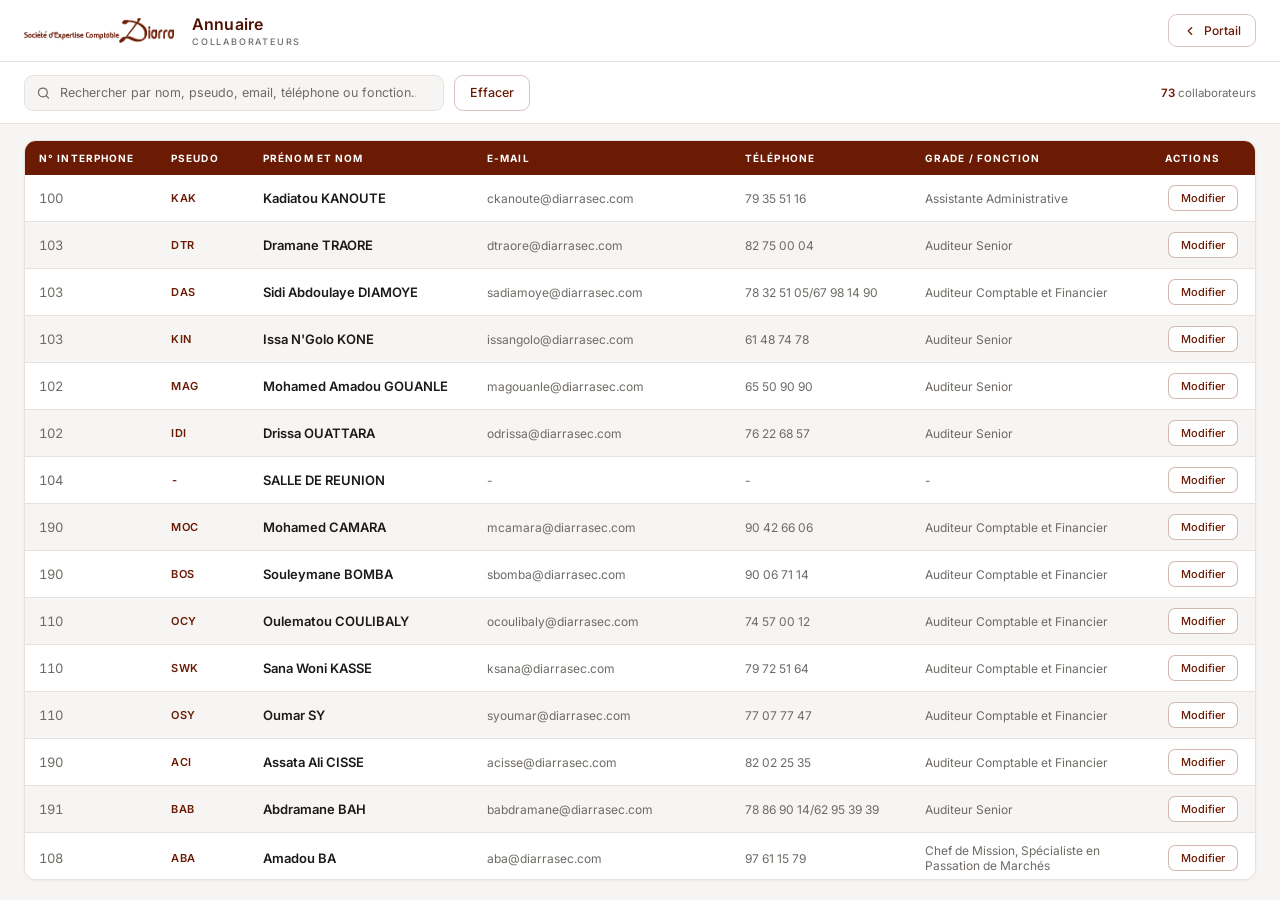
==== annuaire/index.html @ 1cbca5ac "Refonte du portail et de l'annuaire en charte blanc/marron Portail : interface reconstruite autour d" ====
<!DOCTYPE html>
<html lang="fr">
<head>
    <meta charset="utf-8">
    <meta name="viewport" content="width=device-width, initial-scale=1">
    <title>Annuaire SEC Diarra</title>
    <link rel="preconnect" href="https://fonts.googleapis.com">
    <link rel="preconnect" href="https://fonts.gstatic.com" crossorigin>
    <link href="https://fonts.googleapis.com/css2?family=Inter:wght@400;500;600;700&display=swap" rel="stylesheet">
    <link rel="stylesheet" type="text/css" href="styles.css">
</head>
<body>
    <header>
        <span class="brand-plate">
            <img src="../portail/icons/sec-wordmark.png" alt="SEC Diarra — Société d'Expertise Comptable">
        </span>
        <h1>Annuaire<small>Collaborateurs</small></h1>
        <a class="back" href="../index.php">
            <svg viewBox="0 0 24 24" aria-hidden="true"><path d="M15 6l-6 6 6 6"/></svg>
            Portail
        </a>
    </header>

    <div class="search-container">
        <div class="field">
            <svg viewBox="0 0 24 24" aria-hidden="true"><circle cx="11" cy="11" r="7"/><path d="m20 20-3.4-3.4"/></svg>
            <input type="search" id="searchInput" autocomplete="off"
                   placeholder="Rechercher par nom, pseudo, email, téléphone ou fonction…"
                   aria-label="Rechercher un collaborateur">
        </div>
        <button type="button" id="clearSearch">Effacer</button>
        <p class="count" id="count"></p>
    </div>

  <div class="table-container">
    <div class="table-horizontal-container">
      <table>
        <colgroup>
          <col class="w-interphone"><col class="w-pseudo"><col class="w-nom">
          <col class="w-email"><col class="w-tel"><col class="w-fonction"><col class="w-actions">
        </colgroup>
        <thead>
          <tr>
              <th>N° Interphone</th>
              <th>Pseudo</th>
              <th>Prénom et nom</th>
              <th>E-mail</th>
              <th>Téléphone</th>
              <th>Grade / Fonction</th>
              <th>Actions</th>
          </tr>
        </thead>
        <tbody id="tableBody">
          <!-- Les données sont générées par JavaScript -->
        </tbody>
      </table>
      <p class="empty" id="empty">Aucun collaborateur ne correspond à cette recherche.</p>
    </div>
  </div>

<!-- Fenêtre modale d'édition -->
<div id="editModal" class="modal" role="dialog" aria-modal="true" aria-labelledby="editTitle">
    <div class="modal-content">
        <h2 id="editTitle">Modifier les informations</h2>
        <form id="editForm">
            <div class="modal-body">
                <input type="hidden" id="editId">
                <div class="form-group">
                    <label for="editInterphone">N° Interphone</label>
                    <input type="text" id="editInterphone" required>
                </div>
                <div class="form-group">
                    <label for="editPseudo">Pseudo</label>
                    <input type="text" id="editPseudo" required>
                </div>
                <div class="form-group">
                    <label for="editNom">Prénom et nom</label>
                    <input type="text" id="editNom" required>
                </div>
                <div class="form-group">
                    <label for="editEmail">E-mail</label>
                    <input type="text" id="editEmail" required>
                </div>
                <div class="form-group">
                    <label for="editTelephone">Téléphone</label>
                    <input type="text" id="editTelephone" required>
                </div>
                <div class="form-group">
                    <label for="editFonction">Grade / Fonction</label>
                    <input type="text" id="editFonction" required>
                </div>
            </div>
            <div class="form-buttons">
                <button type="button" id="cancelEdit">Annuler</button>
                <button type="submit">Sauvegarder</button>
            </div>
        </form>
    </div>
</div>

<script>
    // Données des employés
    let employees = [
        { interphone: "100", pseudo: "KAK", nom: "Kadiatou KANOUTE", email: "ckanoute@diarrasec.com", telephone: "79 35 51 16", fonction: "Assistante Administrative" },
        { interphone: "103", pseudo: "DTR", nom: "Dramane TRAORE", email: "dtraore@diarrasec.com", telephone: "82 75 00 04", fonction: "Auditeur Senior" },
        { interphone: "103", pseudo: "DAS", nom: "Sidi Abdoulaye DIAMOYE", email: "sadiamoye@diarrasec.com", telephone: "78 32 51 05/67 98 14 90", fonction: "Auditeur Comptable et Financier" },
        { interphone: "103", pseudo: "KIN", nom: "Issa N'Golo KONE", email: "issangolo@diarrasec.com", telephone: "61 48 74 78", fonction: "Auditeur Senior" },
        { interphone: "102", pseudo: "MAG", nom: "Mohamed Amadou GOUANLE", email: "magouanle@diarrasec.com", telephone: "65 50 90 90", fonction: "Auditeur Senior" },
        { interphone: "102", pseudo: "IDI", nom: "Drissa OUATTARA", email: "odrissa@diarrasec.com", telephone: "76 22 68 57", fonction: "Auditeur Senior" },
        { interphone: "104", pseudo: "-", nom: "SALLE DE REUNION", email: "-", telephone: "-", fonction: "-" },
        { interphone: "190", pseudo: "MOC", nom: "Mohamed CAMARA", email: "mcamara@diarrasec.com", telephone: "90 42 66 06", fonction: "Auditeur Comptable et Financier" },
        { interphone: "190", pseudo: "BOS", nom: "Souleymane BOMBA", email: "sbomba@diarrasec.com", telephone: "90 06 71 14", fonction: "Auditeur Comptable et Financier" },
        { interphone: "110", pseudo: "OCY", nom: "Oulematou COULIBALY", email: "ocoulibaly@diarrasec.com", telephone: "74 57 00 12", fonction: "Auditeur Comptable et Financier" },
        { interphone: "110", pseudo: "SWK", nom: "Sana Woni KASSE", email: "ksana@diarrasec.com", telephone: "79 72 51 64", fonction: "Auditeur Comptable et Financier" },
        { interphone: "110", pseudo: "OSY", nom: "Oumar SY", email: "syoumar@diarrasec.com", telephone: "77 07 77 47", fonction: "Auditeur Comptable et Financier" },
        { interphone: "190", pseudo: "ACI", nom: "Assata Ali CISSE", email: "acisse@diarrasec.com", telephone: "82 02 25 35", fonction: "Auditeur Comptable et Financier" },
        { interphone: "191", pseudo: "BAB", nom: "Abdramane BAH", email: "babdramane@diarrasec.com", telephone: "78 86 90 14/62 95 39 39", fonction: "Auditeur Senior" },
        { interphone: "108", pseudo: "ABA", nom: "Amadou BA", email: "aba@diarrasec.com", telephone: "97 61 15 79", fonction: "Chef de Mission, Spécialiste en Passation de Marchés" },
        { interphone: "105", pseudo: "LAD", nom: "GNAKOURI Dadi Gohouri Landry-Crépin", email: "landrycrepin@diarrasec.com", telephone: "90 40 20 02/50 79 66 79", fonction: "Chef de Mission Senior" },
        { interphone: "105", pseudo: "HSO", nom: "Hamadoun SOW", email: "hamadounsow@diarrasec.com", telephone: "71 26 74 95", fonction: "Chef de Mission" },
        { interphone: "132", pseudo: "JEK", nom: "Jeannice KOTOKPO", email: "jgreyakoli@diarrasec.com", telephone: "61 85 67 62", fonction: "Chef de Mission" },
        { interphone: "182", pseudo: "FAK", nom: "Fatoumata KONFROU", email: "fkonfrou@diarrasec.com", telephone: "76 19 46 31", fonction: "Chef de Mission Senior" },
        { interphone: "201", pseudo: "COUZE", nom: "Mme DIARRA", email: "couze@diarrasec.com", telephone: "66 75 65 01", fonction: "Associée" },
        { interphone: "203", pseudo: "MAC", nom: "Mahamadou CISSE", email: "mahacisse@diarrasec.com", telephone: "79 96 44 28", fonction: "Assistant Comptable" },
        { interphone: "203", pseudo: "TIM", nom: "Tiemoko MARIKO", email: "tmariko@diarrasec.com", telephone: "71 25 76 20", fonction: "Assistant Comptable" },
        { interphone: "216", pseudo: "DJT", nom: "Djelika TRAORE", email: "tdjelika@diarrasec.com", telephone: "72 60 01 10", fonction: "Assistante Comptable" },
        { interphone: "216", pseudo: "DIM", nom: "Diakardia MARIKO", email: "dmariko@diarrasec.com", telephone: "77 39 88 66", fonction: "Assistant Comptable" },
        { interphone: "205", pseudo: "MBA", nom: "Mahamoudou BAGAYOGO", email: "mbagayogo@diarrasec.com", telephone: "77 82 21 29  -  66 75 89 83", fonction: "Chef Comptable" },
        { interphone: "210", pseudo: "LIF", nom: "LIF", email: "lif@diarrasec.com  -  ysalissou@sitaninfo.com", telephone: "74 46 63 17", fonction: "Directeur Technique Associé - SITAN" },
        { interphone: "213", pseudo: "OUS", nom: "Ousmane DIARRA", email: "ousmane@diarrasec.com  -  webmaster@diarrasec.com", telephone: "66 75 27 05", fonction: "Associé" },
        { interphone: "212", pseudo: "AYD", nom: "Aboubacar Yaya DOUMBERE", email: "adoumbere@sitaninfo.com", telephone: "74 93 15 62", fonction: "Technico commercial" },
        { interphone: "212", pseudo: "STA", nom: "Seydou TOLOBA", email: "stoloba@sitaninfo.com", telephone: "74 22 06 03", fonction: "Développeur" },
        { interphone: "212", pseudo: "TCD", nom: "Toumany dit Christophe DIARRA", email: "tchristophe@sitaninfo.com", telephone: "96 85 52 82", fonction: "Développeur" },
        { interphone: "211", pseudo: "MCA", nom: "Mahamadou CAMARA", email: "mcamara@sitaninfo.com", telephone: "71 96 66 11 / 66 53 50 08", fonction: "Responsable infogérance" },
        { interphone: "206", pseudo: "MSK", nom: "Mohamed SISSOKO", email: "msissoko@diarrasec.com", telephone: "92 51 50 01", fonction: "Auditeur Senior" },
        { interphone: "120", pseudo: "ALK", nom: "Almoustapha KONE", email: "alkone@diarrasec.com", telephone: "77 05 59 34", fonction: "Auditeur Comptable et Financier" },
        { interphone: "120", pseudo: "MAO", nom: "Ousmane MALLE", email: "omalle@diarrasec.com", telephone: "71 77 81 03", fonction: "Auditeur Comptable et Financier" },
        { interphone: "208", pseudo: "YEM", nom: "Yao Michel EGBEMBLE", email: "michelyao@diarrasec.com", telephone: "64 93 03 86", fonction: "Chef de Mission Senior, Directeur technique adjoint" },
        { interphone: "208", pseudo: "HCI", nom: "Hamadoun CISSE", email: "hcisse@diarrasec.com", telephone: "60 80 80 00", fonction: "Chef de Mission" },
        { interphone: "207", pseudo: "GAM", nom: "Jean Marc Aurel GBAGUIDI", email: "gaurel@diarrasec.com", telephone: "71 70 46 21", fonction: "Chef de Mission Senior" },
        { interphone: "207", pseudo: "CAS", nom: "Cheick Hamala SYLLA", email: "hamala.sylla@diarrasec.com", telephone: "66 82 04 78 / 75 66 18 04", fonction: "Chef de Mission" },
        { interphone: "204", pseudo: "-", nom: "SALLE DES ASSISTANTS AUDIT", email: "-", telephone: "-", fonction: "-" },
        { interphone: "217", pseudo: "TAM", nom: "Mahomed TAKPARA", email: "mtakpara@diarrasec.com", telephone: "91 73 34 14", fonction: "Chef de Mission" },
        { interphone: "202", pseudo: "DAD", nom: "Amadou DIAKITE", email: "adiakite@diarrasec.com", telephone: "66 05 09 06", fonction: "Chef de Mission" },
        { interphone: "304", pseudo: "YAS", nom: "Yacouba SIDIBE", email: "yacoubasidibe@diarrasec.com", telephone: "75 01 24 82 / 63 45 81 84", fonction: "Chargé de Developpement" },
        { interphone: "307", pseudo: "DOS", nom: "Samba DOUMBIA", email: "doumbia@diarrasec.com", telephone: "78 53 36 12 / 66 81 82 33", fonction: "Assistant Administratif" },
        { interphone: "112", pseudo: "-", nom: "SALLE DE REUNION ( SAM )", email: "-", telephone: "-", fonction: "-" },
        { interphone: "301", pseudo: "SAM", nom: "Sékou DIARRA", email: "sam@diarrasec.com", telephone: "66 75 09 53 / +336 17 27 15 82", fonction: "Associé - Gérant" },
        { interphone: "302", pseudo: "HAD", nom: "Harouna DRAME", email: "drame@diarrasec.com", telephone: "76 40 92 68 / 66 74 47 22", fonction: "Associé - Directeur Général" },
        { interphone: "305", pseudo: "SAH", nom: "Hawa Sangaré", email: "hawasang@diarrasec.com", telephone: "75 19 88 44", fonction: "Responsable des Services Généraux" },
        { interphone: "306", pseudo: "STD", nom: "Souleymane Tiécoura Daou", email: "dsouleymane@diarrasec.com", telephone: "74 16 01 06", fonction: "Chargé de Développement" },
        { interphone: "315", pseudo: "SKB", nom: "Sékou Kaou Ba", email: "skba@diarrasec.com", telephone: "66 03 44 07 / 50 07 33 22", fonction: "Assistant Administratif" },
        { interphone: "316", pseudo: "DRT", nom: "Idrissa Traoré", email: "drissatraore@diarrasec.com", telephone: "65 89 97 34 / 76 16 96 71", fonction: "Chargé de Développement" },
        { interphone: "313", pseudo: "DEM", nom: "Modibo Dembélé", email: "mdembele@diarrasec.com", telephone: "68 25 55 35", fonction: "Secrétaire Général" },
        { interphone: "310", pseudo: "MBA", nom: "Mahamoudou Bagayogo", email: "mbagayogo@diarrasec.com", telephone: "77 82 21 29 / 66 75 89 83", fonction: "Responsable Comptable et Financier" },
        { interphone: "310", pseudo: "MCO", nom: "Maïmouna Néné Coulibaly", email: "mcoulibaly@diarrasec.com", telephone: "76 46 23 02", fonction: "Assistante Comptable" },
        { interphone: "310", pseudo: "DIM", nom: "Diakardia Mariko", email: "dmariko@diarrasec.com", telephone: "77 39 88 66", fonction: "Assistant Comptable" },
        { interphone: "303", pseudo: "SLY", nom: "Silamakan Dianka", email: "sila@diarrasec.com", telephone: "66 94 20 14", fonction: "Directeur Technique - Associé" },
        { interphone: "401", pseudo: "-", nom: "Archives", email: "-", telephone: "-", fonction: "-" },
        { interphone: "402", pseudo: "-", nom: "Secrétariat MOM", email: "-", telephone: "-", fonction: "-" },
        { interphone: "404", pseudo: "MOM", nom: "Moussa MARA", email: "mara@diarrasec.com", telephone: "66 75 51 77", fonction: "Associé" },
        { interphone: "410", pseudo: "-", nom: "Ancienne salle des assistants", email: "-", telephone: "-", fonction: "-" },
        { interphone: "411 / 412", pseudo: "SCI", nom: "Sanounou CISSE", email: "scisse@sitaninfo", telephone: "76 47 68 67", fonction: "Maintenance Informatique - SITAN" },
        { interphone: "Direction", pseudo: "-", nom: "-", email: "-", telephone: "-", fonction: "directionbko@diarrasec.com" },
        { interphone: "Equipe Technique", pseudo: "-", nom: "-", email: "-", telephone: "-", fonction: "auditbko@diarrasec.com" },
        { interphone: "Equipe Administration", pseudo: "-", nom: "-", email: "-", telephone: "-", fonction: "admin@diarrasec.com" },
        { interphone: "Finances", pseudo: "-", nom: "-", email: "-", telephone: "-", fonction: "financesbko@diarrasec.com" },
        { interphone: "Sitan Info", pseudo: "-", nom: "-", email: "-", telephone: "-", fonction: "groupesitan@sitaninfo.com" },
        { interphone: "Tout le personnel", pseudo: "-", nom: "-", email: "-", telephone: "-", fonction: "infobko@diarrasec.com" },
        { interphone: "PERSONNEL D'APPUI", pseudo: "-", nom: "Yoro FANE", email: "Chauffeur", telephone: "66 00 44 99", fonction: "-" },
        { interphone: "-", pseudo: "-", nom: "THOMAS", email: "Gardien", telephone: "72 79 74 87", fonction: "-" },
        { interphone: "-", pseudo: "-", nom: "BENGHALY CISSE DIT HADJI", email: "Coursier", telephone: "94 23 31 45", fonction: "-" },
        { interphone: "-", pseudo: "-", nom: "Amadou KEITA DIT BOUBA", email: "Coursier", telephone: "60 54 54 04", fonction: "-" },
        { interphone: "-", pseudo: "-", nom: "Jean BERNARD SIDIBE", email: "Chauffeur", telephone: "76 03 19 59", fonction: "-" },
        { interphone: "-", pseudo: "-", nom: "Souleymane THIERO", email: "Chauffeur", telephone: "77 80 65 32", fonction: "-" },
        { interphone: "-", pseudo: "-", nom: "ELISEE", email: "Gardien", telephone: "77 85 54 15", fonction: "-" }
    ].map((e, i) => Object.assign({ id: i + 1 }, e));

    const COLUMNS = [
        { key: 'interphone', label: 'N° Interphone', cls: 'col-interphone' },
        { key: 'pseudo',     label: 'Pseudo',        cls: 'col-pseudo' },
        { key: 'nom',        label: 'Prénom et nom', cls: 'col-nom' },
        { key: 'email',      label: 'E-mail',        cls: 'col-email' },
        { key: 'telephone',  label: 'Téléphone',     cls: 'col-tel' },
        { key: 'fonction',   label: 'Grade / Fonction', cls: 'col-fonction' }
    ];

    const tbody = document.getElementById('tableBody');
    const empty = document.getElementById('empty');
    const countEl = document.getElementById('count');

    // Afficher les données dans le tableau
    function renderTable(data) {
        tbody.textContent = '';

        data.forEach(employee => {
            const row = document.createElement('tr');

            COLUMNS.forEach(col => {
                const td = document.createElement('td');
                td.className = col.cls;
                td.dataset.label = col.label;
                td.textContent = employee[col.key];
                row.appendChild(td);
            });

            const actions = document.createElement('td');
            actions.className = 'col-actions';
            const btn = document.createElement('button');
            btn.type = 'button';
            btn.className = 'edit-btn';
            // the row id, not its position: the list may be filtered
            btn.dataset.id = employee.id;
            btn.textContent = 'Modifier';
            actions.appendChild(btn);
            row.appendChild(actions);

            tbody.appendChild(row);
        });

        empty.classList.toggle('is-visible', data.length === 0);
        countEl.innerHTML = data.length === employees.length
            ? '<b>' + employees.length + '</b> collaborateurs'
            : '<b>' + data.length + '</b> sur ' + employees.length;
    }

    // Recherche
    const searchInput = document.getElementById('searchInput');
    const clearSearch = document.getElementById('clearSearch');

    function norm(s) {
        return String(s).toLowerCase().normalize('NFD').replace(/[̀-ͯ]/g, '');
    }

    function filterTable() {
        const term = norm(searchInput.value.trim());
        if (!term) { renderTable(employees); return; }
        renderTable(employees.filter(emp =>
            COLUMNS.some(col => norm(emp[col.key]).includes(term))
        ));
    }

    searchInput.addEventListener('input', filterTable);

    clearSearch.addEventListener('click', function () {
        searchInput.value = '';
        searchInput.focus();
        filterTable();
    });

    // Modal d'édition
    const modal = document.getElementById('editModal');
    const editForm = document.getElementById('editForm');
    const cancelEdit = document.getElementById('cancelEdit');
    let lastFocused = null;

    tbody.addEventListener('click', function (e) {
        const btn = e.target.closest('.edit-btn');
        if (btn) openEditModal(Number(btn.dataset.id));
    });

    function openEditModal(id) {
        const employee = employees.find(emp => emp.id === id);
        if (!employee) return;

        lastFocused = document.activeElement;
        document.getElementById('editId').value = employee.id;
        document.getElementById('editInterphone').value = employee.interphone;
        document.getElementById('editPseudo').value = employee.pseudo;
        document.getElementById('editNom').value = employee.nom;
        document.getElementById('editEmail').value = employee.email;
        document.getElementById('editTelephone').value = employee.telephone;
        document.getElementById('editFonction').value = employee.fonction;
        modal.classList.add('is-open');
        document.getElementById('editInterphone').focus();
    }

    function closeModal() {
        modal.classList.remove('is-open');
        if (lastFocused) lastFocused.focus();
    }

    cancelEdit.addEventListener('click', closeModal);

    editForm.addEventListener('submit', function (e) {
        e.preventDefault();
        const id = Number(document.getElementById('editId').value);
        const employee = employees.find(emp => emp.id === id);
        if (!employee) return;

        employee.interphone = document.getElementById('editInterphone').value;
        employee.pseudo     = document.getElementById('editPseudo').value;
        employee.nom        = document.getElementById('editNom').value;
        employee.email      = document.getElementById('editEmail').value;
        employee.telephone  = document.getElementById('editTelephone').value;
        employee.fonction   = document.getElementById('editFonction').value;

        closeModal();
        filterTable();
    });

    // Fermer la modale en cliquant en dehors, ou avec Échap
    modal.addEventListener('click', function (e) {
        if (e.target === modal) closeModal();
    });

    document.addEventListener('keydown', function (e) {
        if (e.key === 'Escape' && modal.classList.contains('is-open')) closeModal();
    });

    // Initialisation
    renderTable(employees);
</script>

</body>
</html>
---- annuaire/styles.css ----
:root{
  --maroon:#6B1B04;            /* the "Diarra" script in the logo */
  --maroon-deep:#4E1403;
  --maroon-soft:#8F3A1C;
  --maroon-tint:rgba(107,27,4,.06);
  --ink:#1C1A18;
  --muted:#6E6A66;
  --line:#E7E2DD;
  --surface:#FFFFFF;
  --surface-2:#F7F5F3;
}
*{box-sizing:border-box}

html,body{height:100%}
body{
  margin:0;
  display:flex;flex-direction:column;
  font-family:'Inter',-apple-system,BlinkMacSystemFont,'Segoe UI',Roboto,Arial,sans-serif;
  font-size:13px;
  color:var(--ink);
  background:var(--surface-2);
  -webkit-font-smoothing:antialiased;
}

/* ---------- header ---------- */
header{
  flex:0 0 auto;
  display:flex;align-items:center;gap:18px;
  padding:14px 24px;
  background:var(--surface);
  border-bottom:1px solid var(--line);
}
.brand-plate{flex:0 0 auto}
.brand-plate img{display:block;width:150px;height:auto}
header h1{
  margin:0;
  font-size:16px;font-weight:600;letter-spacing:.01em;
  color:var(--maroon-deep);
}
header h1 small{
  display:block;margin-top:2px;
  font-size:9px;font-weight:500;letter-spacing:.2em;text-transform:uppercase;
  color:var(--muted);
}
.back{
  margin-left:auto;
  display:inline-flex;align-items:center;gap:7px;
  padding:8px 14px;border-radius:9px;
  font-size:12px;font-weight:500;text-decoration:none;color:var(--maroon);
  border:1px solid rgba(107,27,4,.25);
  transition:color .18s ease, border-color .18s ease, background .18s ease;
}
.back:hover{background:var(--maroon);color:#fff;border-color:var(--maroon)}
.back svg{width:14px;height:14px;fill:none;stroke:currentColor;stroke-width:2;stroke-linecap:round;stroke-linejoin:round}

/* ---------- toolbar ---------- */
.search-container{
  flex:0 0 auto;
  display:flex;align-items:center;gap:10px;
  padding:12px 24px;
  background:var(--surface);
  border-bottom:1px solid var(--line);
}
.field{position:relative;flex:1;max-width:420px}
.field svg{
  position:absolute;left:12px;top:50%;translate:0 -50%;
  width:15px;height:15px;color:var(--muted);
  fill:none;stroke:currentColor;stroke-width:2;stroke-linecap:round;
}
.search-container input{
  width:100%;height:36px;
  padding:0 14px 0 35px;
  font:inherit;font-size:12.5px;color:var(--ink);
  background:var(--surface-2);
  border:1px solid var(--line);
  border-radius:9px;
  transition:border-color .18s ease, background .18s ease, box-shadow .18s ease;
}
.search-container input::placeholder{color:var(--muted)}
.search-container input:focus{
  outline:none;background:#fff;
  border-color:var(--maroon);
  box-shadow:0 0 0 3px rgba(107,27,4,.1);
}
.search-container button{
  height:36px;padding:0 15px;
  font:inherit;font-size:12.5px;font-weight:500;color:var(--maroon);
  background:transparent;
  border:1px solid rgba(107,27,4,.25);
  border-radius:9px;cursor:pointer;
  transition:color .18s ease, border-color .18s ease, background .18s ease;
}
.search-container button:hover{background:var(--maroon);color:#fff;border-color:var(--maroon)}
.count{margin-left:auto;font-size:11.5px;color:var(--muted);white-space:nowrap}
.count b{color:var(--maroon);font-weight:600}

/* ---------- table ---------- */
.table-container{
  flex:1;min-height:0;
  display:flex;flex-direction:column;
  padding:16px 24px 20px;
}
.table-horizontal-container{
  flex:1;min-height:0;
  overflow:auto;                      /* sticky <thead> needs this scroller */
  border:1px solid var(--line);
  border-radius:12px;
  background:var(--surface);
  box-shadow:0 1px 3px rgba(28,26,24,.05);
  scrollbar-width:thin;scrollbar-color:rgba(107,27,4,.25) transparent;
}
.table-horizontal-container::-webkit-scrollbar{width:9px;height:9px}
.table-horizontal-container::-webkit-scrollbar-thumb{background:rgba(107,27,4,.22);border-radius:5px}

table{
  border-collapse:separate;border-spacing:0;
  width:100%;min-width:1120px;        /* below this the wrapper scrolls sideways */
}
thead th{
  position:sticky;top:0;z-index:2;
  padding:11px 14px;
  font-size:10px;font-weight:700;letter-spacing:.11em;text-transform:uppercase;
  color:#fff;
  text-align:left;
  background:var(--maroon);
  white-space:nowrap;
}
tbody td{
  padding:10px 14px;
  border-bottom:1px solid var(--line);
  vertical-align:middle;
  color:var(--ink);
}
tbody tr:nth-child(even) td{background:var(--surface-2)}
tbody tr:hover td{background:var(--maroon-tint)}
tbody tr:last-child td{border-bottom:0}

td.col-nom{font-weight:600}
td.col-pseudo{
  font-size:11px;font-weight:600;letter-spacing:.06em;color:var(--maroon);
  font-variant-numeric:tabular-nums;
}
td.col-interphone{font-variant-numeric:tabular-nums;color:var(--muted)}
td.col-email,td.col-tel{color:var(--muted);font-size:12px}
td.col-fonction{color:var(--muted);font-size:12px}
td.col-actions{text-align:center}

col.w-interphone{width:132px}
col.w-pseudo{width:92px}
col.w-nom{width:224px}
col.w-email{width:258px}
col.w-tel{width:180px}
col.w-fonction{width:auto}
col.w-actions{width:104px}

.edit-btn{
  padding:5px 12px;
  font:inherit;font-size:11px;font-weight:500;
  color:var(--maroon);
  background:#fff;
  border:1px solid rgba(107,27,4,.3);
  border-radius:7px;cursor:pointer;
  transition:background .16s ease, color .16s ease, border-color .16s ease;
}
.edit-btn:hover{background:var(--maroon);color:#fff;border-color:var(--maroon)}
.edit-btn:focus-visible{outline:2px solid var(--maroon);outline-offset:2px}

.empty{
  display:none;
  padding:40px 20px;text-align:center;
  font-size:13px;color:var(--muted);
}
.empty.is-visible{display:block}

/* ---------- modal ---------- */
.modal{
  display:none;
  position:fixed;inset:0;z-index:1000;
  padding:24px;
  background:rgba(28,20,16,.42);
  -webkit-backdrop-filter:blur(5px);backdrop-filter:blur(5px);
}
.modal.is-open{display:flex;align-items:center;justify-content:center}

.modal-content{
  width:100%;max-width:520px;
  max-height:100%;                    /* never taller than the viewport */
  display:flex;flex-direction:column;
  background:var(--surface);
  border:1px solid var(--line);
  border-radius:14px;
  box-shadow:0 24px 70px rgba(28,20,16,.28);
}
.modal-content h2{
  flex:0 0 auto;
  margin:0;padding:18px 22px;
  font-size:15px;font-weight:600;color:var(--maroon-deep);
  border-bottom:1px solid var(--line);
}
.modal-content form{
  display:flex;flex-direction:column;
  min-height:0;                       /* lets the body shrink and scroll */
}
.modal-body{
  flex:1;min-height:0;overflow-y:auto;
  padding:18px 22px;
  scrollbar-width:thin;scrollbar-color:rgba(107,27,4,.25) transparent;
}
.modal-body::-webkit-scrollbar{width:8px}
.modal-body::-webkit-scrollbar-thumb{background:rgba(107,27,4,.22);border-radius:4px}

.form-group{margin-bottom:13px}
.form-group:last-child{margin-bottom:0}
.form-group label{
  display:block;margin-bottom:5px;
  font-size:10px;font-weight:700;letter-spacing:.09em;text-transform:uppercase;
  color:var(--muted);
}
.form-group input{
  width:100%;height:36px;padding:0 12px;
  font:inherit;font-size:13px;color:var(--ink);
  background:var(--surface-2);
  border:1px solid var(--line);
  border-radius:8px;
  transition:border-color .18s ease, background .18s ease, box-shadow .18s ease;
}
.form-group input:focus{
  outline:none;background:#fff;
  border-color:var(--maroon);
  box-shadow:0 0 0 3px rgba(107,27,4,.1);
}

.form-buttons{
  flex:0 0 auto;
  display:flex;justify-content:flex-end;gap:10px;
  padding:14px 22px;
  background:var(--surface-2);
  border-top:1px solid var(--line);
  border-radius:0 0 13px 13px;
}
.form-buttons button{
  height:36px;padding:0 18px;
  font:inherit;font-size:12.5px;font-weight:500;
  border-radius:8px;cursor:pointer;
  transition:background .16s ease, color .16s ease, border-color .16s ease;
}
.form-buttons button[type="submit"]{
  color:#fff;border:1px solid var(--maroon);
  background:var(--maroon);
}
.form-buttons button[type="submit"]:hover{background:var(--maroon-deep);border-color:var(--maroon-deep)}
.form-buttons button[type="button"]{
  color:var(--muted);background:#fff;border:1px solid var(--line);
}
.form-buttons button[type="button"]:hover{color:var(--ink);border-color:var(--muted)}

/* ---------- responsive: rows become cards ---------- */
@media (max-width:860px){
  html,body{height:auto}
  body{display:block}
  header{flex-wrap:wrap;gap:12px;padding:12px 16px}
  header h1{font-size:14px}
  .brand-plate img{width:120px}
  .search-container{flex-wrap:wrap;padding:12px 16px}
  .field{max-width:none;flex-basis:100%}
  .count{margin-left:0}
  .table-container{padding:14px 16px 20px}
  .table-horizontal-container{overflow:visible;border:0;background:transparent;border-radius:0;box-shadow:none}

  table{min-width:0;width:100%}
  colgroup,thead{display:none}
  tbody,tr,td{display:block}
  tbody tr{
    margin-bottom:10px;padding:6px 0;
    background:var(--surface);
    border:1px solid var(--line);
    border-radius:11px;
    box-shadow:0 1px 3px rgba(28,26,24,.05);
  }
  tbody tr:hover td,
  tbody tr:nth-child(even) td{background:transparent}
  tbody td{
    display:flex;align-items:baseline;gap:12px;
    padding:6px 14px;border-bottom:0;
  }
  tbody td::before{
    content:attr(data-label);
    flex:0 0 108px;
    font-size:9.5px;font-weight:700;letter-spacing:.09em;text-transform:uppercase;
    color:var(--maroon);
  }
  tbody td.col-actions{justify-content:flex-end;padding-top:8px}
  tbody td.col-actions::before{content:none}
  .modal{padding:14px}
}

@media (prefers-reduced-motion:reduce){
  *{transition:none!important}
}
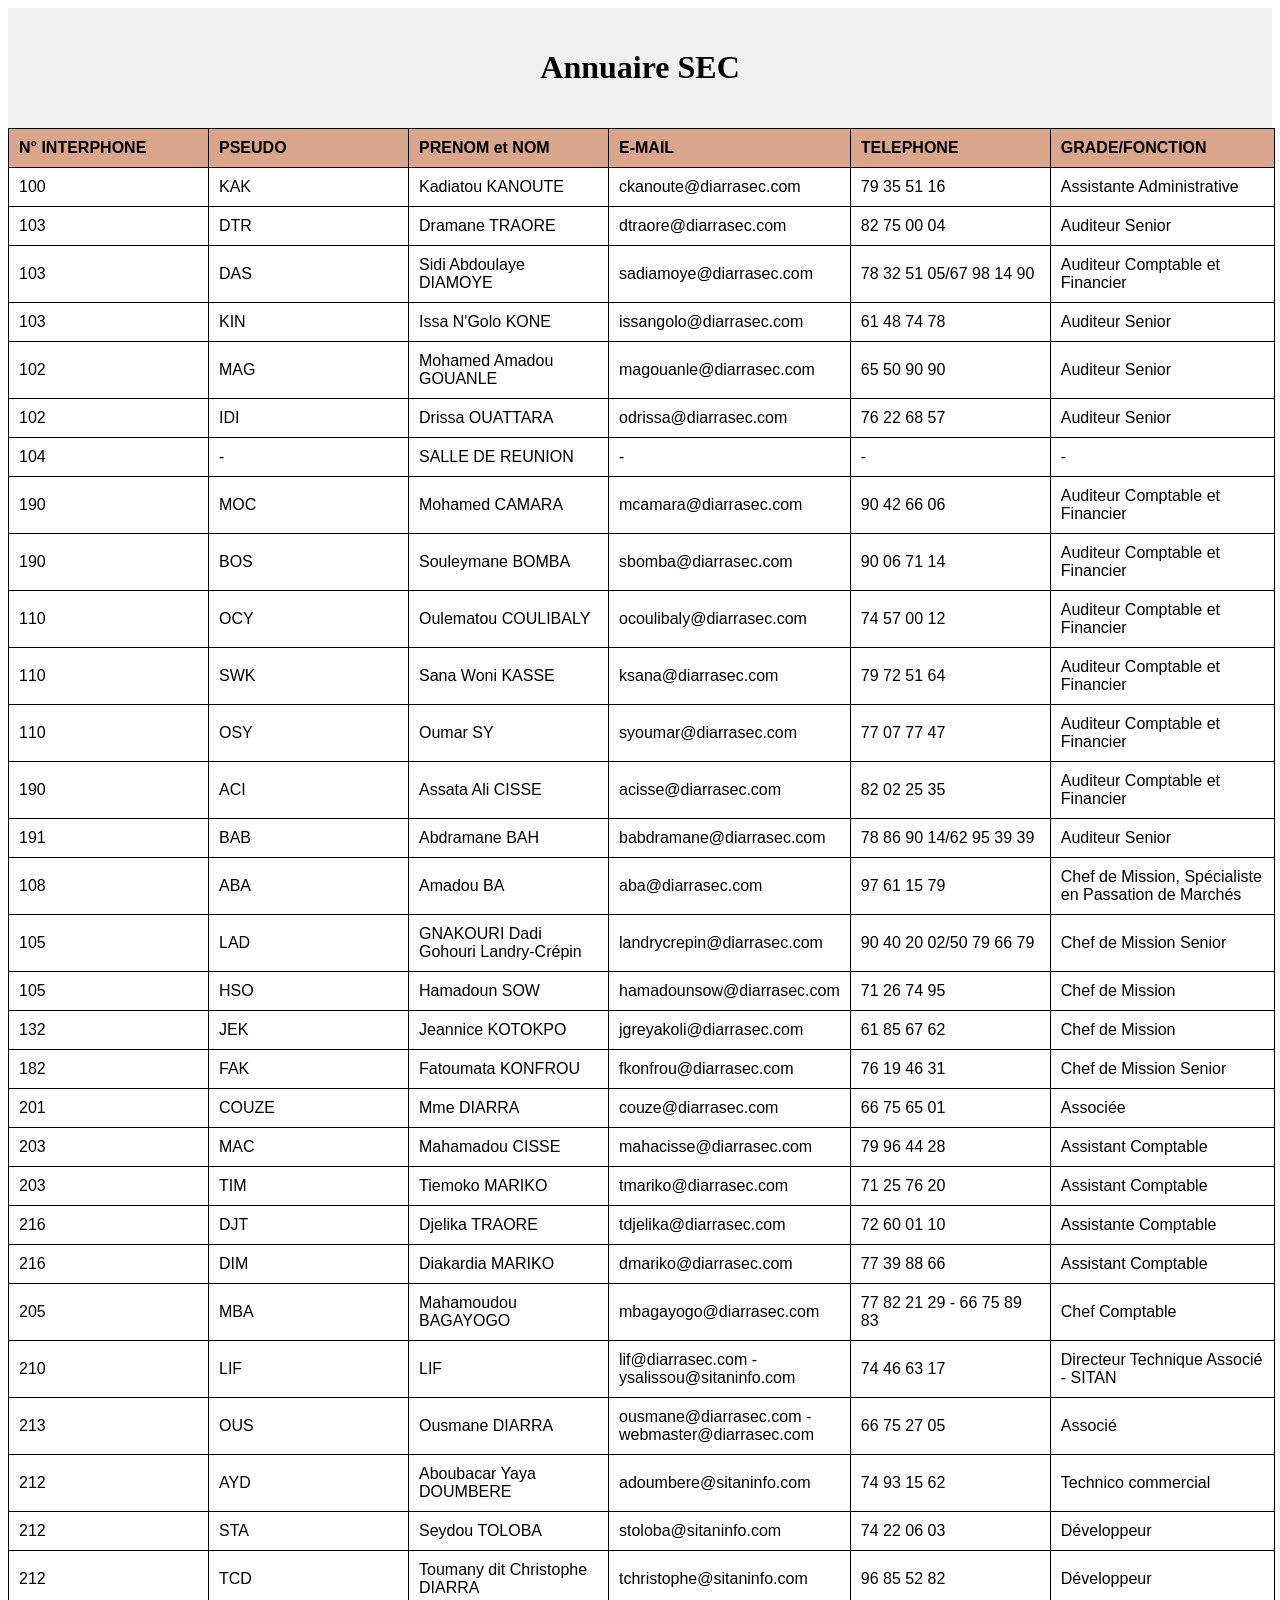
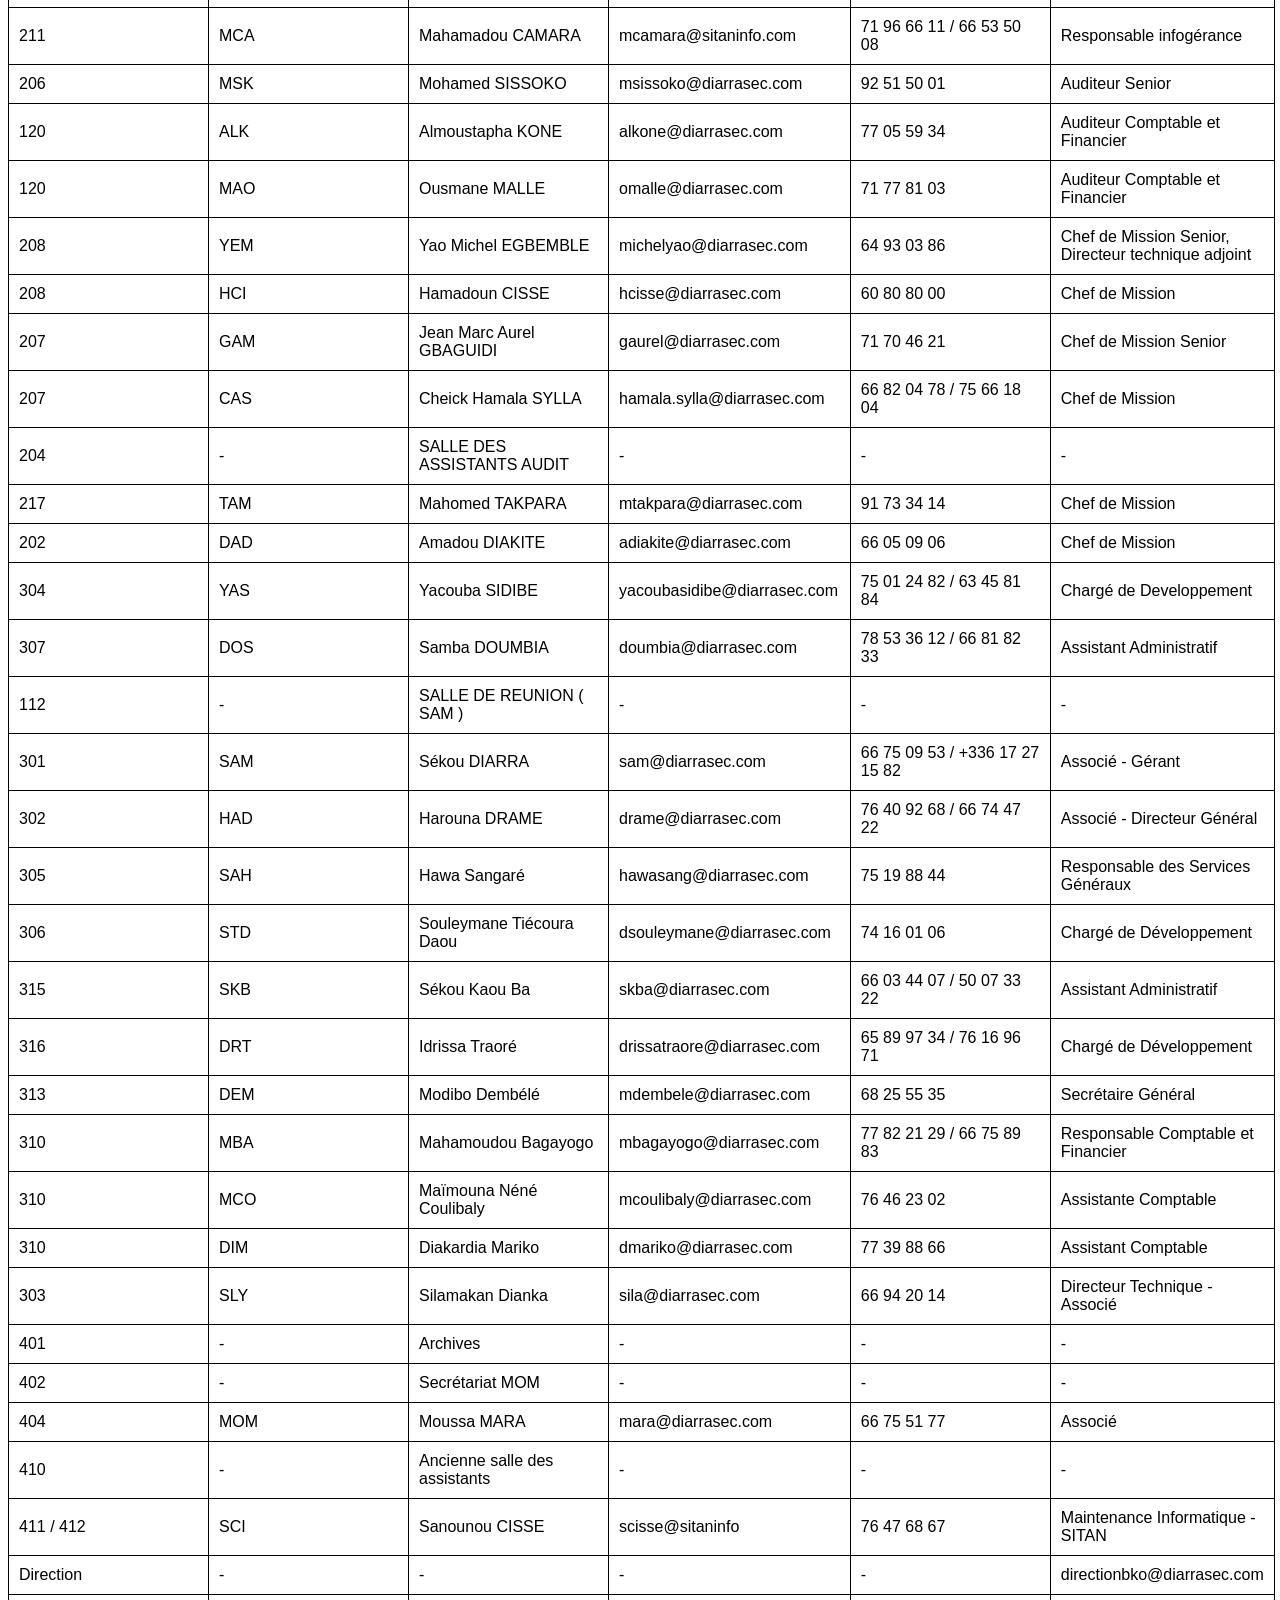
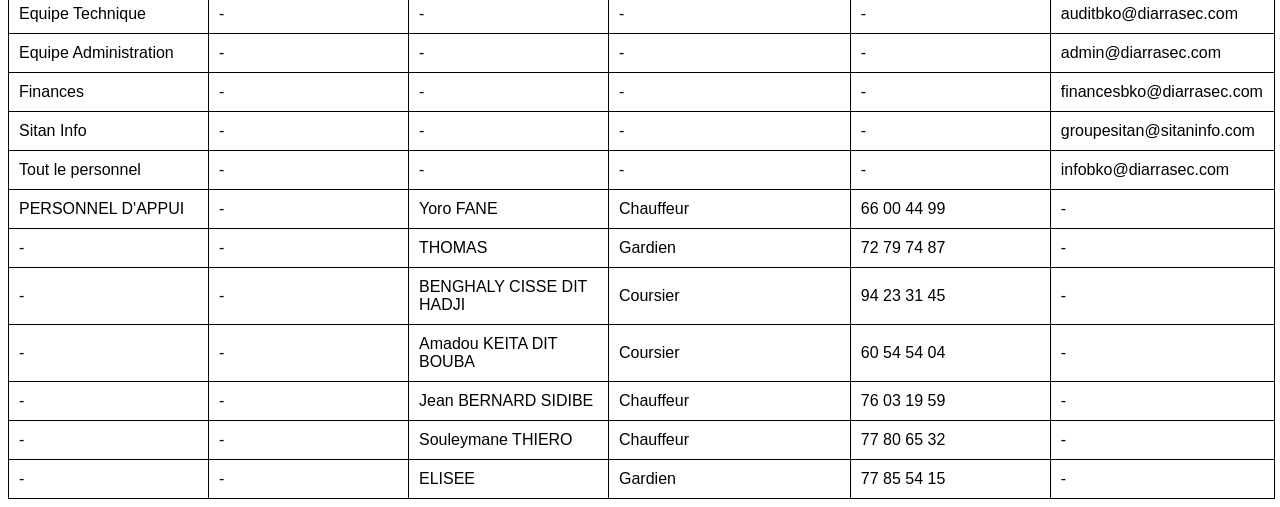
==== commit 902b9b41: "Premier commit" ====
--- a/annuaire/index.html
+++ b/annuaire/index.html
@@ -1,316 +1,108 @@
 <!DOCTYPE html>
-<html lang="fr">
+<html>
 <head>
     <meta charset="utf-8">
-    <meta name="viewport" content="width=device-width, initial-scale=1">
-    <title>Annuaire SEC Diarra</title>
-    <link rel="preconnect" href="https://fonts.googleapis.com">
-    <link rel="preconnect" href="https://fonts.gstatic.com" crossorigin>
-    <link href="https://fonts.googleapis.com/css2?family=Inter:wght@400;500;600;700&display=swap" rel="stylesheet">
+		<meta name="viewport" content="width=device-width">
+    <title>Annuaire SEC</title>
     <link rel="stylesheet" type="text/css" href="styles.css">
 </head>
 <body>
     <header>
-        <span class="brand-plate">
-            <img src="../portail/icons/sec-wordmark.png" alt="SEC Diarra — Société d'Expertise Comptable">
-        </span>
-        <h1>Annuaire<small>Collaborateurs</small></h1>
-        <a class="back" href="../index.php">
-            <svg viewBox="0 0 24 24" aria-hidden="true"><path d="M15 6l-6 6 6 6"/></svg>
-            Portail
-        </a>
+        <h1>Annuaire SEC</h1>
     </header>
-
-    <div class="search-container">
-        <div class="field">
-            <svg viewBox="0 0 24 24" aria-hidden="true"><circle cx="11" cy="11" r="7"/><path d="m20 20-3.4-3.4"/></svg>
-            <input type="search" id="searchInput" autocomplete="off"
-                   placeholder="Rechercher par nom, pseudo, email, téléphone ou fonction…"
-                   aria-label="Rechercher un collaborateur">
-        </div>
-        <button type="button" id="clearSearch">Effacer</button>
-        <p class="count" id="count"></p>
-    </div>
-
-  <div class="table-container">
-    <div class="table-horizontal-container">
-      <table>
-        <colgroup>
-          <col class="w-interphone"><col class="w-pseudo"><col class="w-nom">
-          <col class="w-email"><col class="w-tel"><col class="w-fonction"><col class="w-actions">
-        </colgroup>
-        <thead>
-          <tr>
-              <th>N° Interphone</th>
-              <th>Pseudo</th>
-              <th>Prénom et nom</th>
-              <th>E-mail</th>
-              <th>Téléphone</th>
-              <th>Grade / Fonction</th>
-              <th>Actions</th>
-          </tr>
-        </thead>
-        <tbody id="tableBody">
-          <!-- Les données sont générées par JavaScript -->
-        </tbody>
-      </table>
-      <p class="empty" id="empty">Aucun collaborateur ne correspond à cette recherche.</p>
-    </div>
+    
+  <div class="table-container">  
+  <div class="table-horizontal-container">
+    <table class="unfixed-table">
+      <thead>
+        <tr>
+            <th>N° INTERPHONE</th>
+            <th>PSEUDO</th>
+            <th>PRENOM et NOM</th>
+            <th>E-MAIL</th>
+            <th>TELEPHONE</th>
+            <th>GRADE/FONCTION</th>
+        </tr>
+      </thead>
+      <tbody>
+        <tr><td>100</td><td>KAK</td><td>Kadiatou KANOUTE</td><td>ckanoute@diarrasec.com</td><td>79 35 51 16</td><td>Assistante Administrative</td></tr>
+        <tr><td>103</td><td>DTR</td><td>Dramane TRAORE</td><td>dtraore@diarrasec.com</td><td>82 75 00 04</td><td>Auditeur Senior</td></tr>
+        <tr><td>103</td><td>DAS</td><td>Sidi Abdoulaye DIAMOYE</td><td>sadiamoye@diarrasec.com</td><td>78 32 51 05/67 98 14 90</td><td>Auditeur Comptable et Financier</td></tr>
+        <tr><td>103</td><td>KIN</td><td>Issa N'Golo KONE</td><td>issangolo@diarrasec.com</td><td>61 48 74 78</td><td>Auditeur Senior</td></tr>
+        <tr><td>102</td><td>MAG</td><td>Mohamed Amadou GOUANLE</td><td>magouanle@diarrasec.com</td><td>65 50 90 90</td><td>Auditeur Senior</td></tr>
+        <tr><td>102</td><td>IDI</td><td>Drissa OUATTARA</td><td>odrissa@diarrasec.com</td><td>76 22 68 57</td><td>Auditeur Senior</td></tr>
+        <tr><td>104</td><td> - </td><td>SALLE DE REUNION</td><td> - </td><td> - </td><td> - </td></tr>
+        <tr><td>190</td><td>MOC</td><td>Mohamed CAMARA</td><td>mcamara@diarrasec.com</td><td>90 42 66 06</td><td>Auditeur Comptable et Financier</td></tr>
+        <tr><td>190</td><td>BOS</td><td>Souleymane BOMBA</td><td>sbomba@diarrasec.com</td><td>90 06 71 14</td><td>Auditeur Comptable et Financier</td></tr>
+        <tr><td>110</td><td>OCY</td><td>Oulematou COULIBALY</td><td>ocoulibaly@diarrasec.com</td><td>74 57 00 12</td><td>Auditeur Comptable et Financier</td></tr>
+        <tr><td>110</td><td>SWK</td><td>Sana Woni KASSE</td><td>ksana@diarrasec.com</td><td>79 72 51 64</td><td>Auditeur Comptable et Financier</td></tr>
+        <tr><td>110</td><td>OSY</td><td>Oumar SY</td><td>syoumar@diarrasec.com</td><td>77 07 77 47</td><td>Auditeur Comptable et Financier</td></tr>
+        <tr><td>190</td><td>ACI</td><td>Assata Ali CISSE</td><td>acisse@diarrasec.com</td><td>82 02 25 35</td><td>Auditeur Comptable et Financier</td></tr>
+        <tr><td>191</td><td>BAB</td><td>Abdramane BAH</td><td>babdramane@diarrasec.com</td><td>78 86 90 14/62 95 39 39</td><td>Auditeur Senior</td></tr>
+        <tr><td>108</td><td>ABA</td><td>Amadou BA</td><td>aba@diarrasec.com</td><td>97 61 15 79</td><td>Chef de Mission, Spécialiste en Passation de Marchés</td></tr>
+        <tr><td>105</td><td>LAD</td><td>GNAKOURI Dadi Gohouri Landry-Crépin</td><td>landrycrepin@diarrasec.com</td><td>90 40 20 02/50 79 66 79</td><td>Chef de Mission Senior</td></tr>
+        <tr><td>105</td><td>HSO</td><td>Hamadoun SOW</td><td>hamadounsow@diarrasec.com</td><td>71 26 74 95</td><td>Chef de Mission</td></tr>
+        <tr><td>132</td><td>JEK</td><td>Jeannice KOTOKPO</td><td>jgreyakoli@diarrasec.com</td><td>61 85 67 62</td><td>Chef de Mission</td></tr>
+        <tr><td>182</td><td>FAK</td><td>Fatoumata KONFROU</td><td>fkonfrou@diarrasec.com</td><td>76 19 46 31</td><td>Chef de Mission Senior</td></tr>
+        <tr><td>201</td><td>COUZE</td><td>Mme DIARRA</td><td>couze@diarrasec.com</td><td>66 75 65 01</td><td>Associée</td></tr>
+        <tr><td>203</td><td>MAC</td><td>Mahamadou CISSE</td><td>mahacisse@diarrasec.com</td><td>79 96 44 28</td><td>Assistant Comptable</td></tr>
+        <tr><td>203</td><td>TIM</td><td>Tiemoko MARIKO</td><td>tmariko@diarrasec.com</td><td>71 25 76 20</td><td>Assistant Comptable</td></tr>
+        <tr><td>216</td><td>DJT</td><td>Djelika TRAORE</td><td>tdjelika@diarrasec.com</td><td>72 60 01 10</td><td>Assistante Comptable</td></tr>
+        <tr><td>216</td><td>DIM</td><td>Diakardia MARIKO</td><td>dmariko@diarrasec.com</td><td>77 39 88 66</td><td>Assistant Comptable</td></tr>
+        <tr><td>205</td><td>MBA</td><td>Mahamoudou BAGAYOGO</td><td>mbagayogo@diarrasec.com</td><td>77 82 21 29  -  66 75 89 83</td><td>Chef Comptable</td></tr>
+        <tr><td>210</td><td>LIF</td><td>LIF</td><td>lif@diarrasec.com  -  ysalissou@sitaninfo.com</td><td>74 46 63 17</td><td>Directeur Technique Associé - SITAN</td></tr>
+        <tr><td>213</td><td>OUS</td><td>Ousmane DIARRA</td><td>ousmane@diarrasec.com  -  webmaster@diarrasec.com</td><td>66 75 27 05</td><td>Associé</td></tr>
+        <tr><td>212</td><td>AYD</td><td>Aboubacar Yaya DOUMBERE</td><td>adoumbere@sitaninfo.com</td><td>74 93 15 62</td><td>Technico commercial</td></tr>
+        <tr><td>212</td><td>STA</td><td>Seydou TOLOBA</td><td>stoloba@sitaninfo.com</td><td>74 22 06 03</td><td>Développeur</td></tr>
+        <tr><td>212</td><td>TCD</td><td>Toumany dit Christophe DIARRA</td><td>tchristophe@sitaninfo.com</td><td>96 85 52 82</td><td>Développeur</td></tr>
+        <tr><td>211</td><td>MCA</td><td>Mahamadou CAMARA</td><td>mcamara@sitaninfo.com</td><td>71 96 66 11 / 66 53 50 08</td><td>Responsable infogérance</td></tr>
+        <tr><td>206</td><td>MSK</td><td>Mohamed SISSOKO</td><td>msissoko@diarrasec.com</td><td>92 51 50 01</td><td>Auditeur Senior</td></tr>
+        <tr><td>120</td><td>ALK</td><td>Almoustapha KONE</td><td>alkone@diarrasec.com</td><td>77 05 59 34</td><td>Auditeur Comptable et Financier</td></tr>
+        <tr><td>120</td><td>MAO</td><td>Ousmane MALLE</td><td>omalle@diarrasec.com</td><td>71 77 81 03</td><td>Auditeur Comptable et Financier</td></tr>
+        <tr><td>208</td><td>YEM</td><td>Yao Michel EGBEMBLE</td><td>michelyao@diarrasec.com</td><td>64 93 03 86</td><td>Chef de Mission Senior, Directeur technique adjoint</td></tr>
+        <tr><td>208</td><td>HCI</td><td>Hamadoun CISSE</td><td>hcisse@diarrasec.com</td><td>60 80 80 00</td><td>Chef de Mission</td></tr>
+        <tr><td>207</td><td>GAM</td><td>Jean Marc Aurel GBAGUIDI</td><td>gaurel@diarrasec.com</td><td>71 70 46 21</td><td>Chef de Mission Senior</td></tr>
+        <tr><td>207</td><td>CAS</td><td>Cheick Hamala SYLLA</td><td>hamala.sylla@diarrasec.com</td><td>66 82 04 78 / 75 66 18 04</td><td>Chef de Mission</td></tr>
+        <tr><td>204</td><td> - </td><td>SALLE DES ASSISTANTS AUDIT</td><td> - </td><td> - </td><td> - </td></tr>
+        <tr><td>217</td><td>TAM</td><td>Mahomed TAKPARA</td><td>mtakpara@diarrasec.com</td><td>91 73 34 14</td><td>Chef de Mission</td></tr>
+        <tr><td>202</td><td>DAD</td><td>Amadou DIAKITE</td><td>adiakite@diarrasec.com</td><td>66 05 09 06</td><td>Chef de Mission</td></tr>
+        <tr><td>304</td><td>YAS</td><td>Yacouba SIDIBE</td><td>yacoubasidibe@diarrasec.com</td><td>75 01 24 82 / 63 45 81 84</td><td>Chargé de Developpement</td></tr>
+        <tr><td>307</td><td>DOS</td><td>Samba DOUMBIA</td><td>doumbia@diarrasec.com</td><td>78 53 36 12 / 66 81 82 33</td><td>Assistant Administratif</td></tr>
+        <tr><td>112</td><td> - </td><td>SALLE DE REUNION ( SAM )</td><td> - </td><td> - </td><td> - </td></tr>
+        <tr><td>301</td><td>SAM</td><td>Sékou DIARRA</td><td>sam@diarrasec.com</td><td>66 75 09 53 / +336 17 27 15 82</td><td>Associé - Gérant</td></tr>
+        <tr><td>302</td><td>HAD</td><td>Harouna DRAME</td><td>drame@diarrasec.com</td><td>76 40 92 68 / 66 74 47 22</td><td>Associé - Directeur Général</td></tr>
+        <tr><td>305</td><td>SAH</td><td>Hawa Sangaré</td><td>hawasang@diarrasec.com</td><td>75 19 88 44</td><td>Responsable des Services Généraux</td></tr>
+        <tr><td>306</td><td>STD</td><td>Souleymane Tiécoura Daou</td><td>dsouleymane@diarrasec.com</td><td>74 16 01 06</td><td>Chargé de Développement</td></tr>
+        <tr><td>315</td><td>SKB</td><td>Sékou Kaou Ba</td><td>skba@diarrasec.com</td><td>66 03 44 07 / 50 07 33 22</td><td>Assistant Administratif</td></tr>
+        <tr><td>316</td><td>DRT</td><td>Idrissa Traoré</td><td>drissatraore@diarrasec.com</td><td>65 89 97 34 / 76 16 96 71</td><td>Chargé de Développement</td></tr>
+        <tr><td>313</td><td>DEM</td><td>Modibo Dembélé</td><td>mdembele@diarrasec.com</td><td>68 25 55 35</td><td>Secrétaire Général</td></tr>
+        <tr><td>310</td><td>MBA</td><td>Mahamoudou Bagayogo</td><td>mbagayogo@diarrasec.com</td><td>77 82 21 29 / 66 75 89 83</td><td>Responsable Comptable et Financier</td></tr>
+        <tr><td>310</td><td>MCO</td><td>Maïmouna Néné Coulibaly</td><td>mcoulibaly@diarrasec.com</td><td>76 46 23 02</td><td>Assistante Comptable</td></tr>
+        <tr><td>310</td><td>DIM</td><td>Diakardia Mariko</td><td>dmariko@diarrasec.com</td><td>77 39 88 66</td><td>Assistant Comptable</td></tr>
+        <tr><td>303</td><td>SLY</td><td>Silamakan Dianka</td><td>sila@diarrasec.com</td><td>66 94 20 14</td><td>Directeur Technique - Associé</td></tr>
+        <tr><td>401</td><td> - </td><td>Archives</td><td> - </td><td> - </td><td> - </td></tr>
+        <tr><td>402</td><td> - </td><td>Secrétariat MOM</td><td> - </td><td> - </td><td> - </td></tr>
+        <tr><td>404</td><td>MOM</td><td>Moussa MARA</td><td>mara@diarrasec.com</td><td>66 75 51 77</td><td>Associé</td></tr>
+        <tr><td>410</td><td> - </td><td>Ancienne salle des assistants</td><td> - </td><td> - </td><td> - </td></tr>
+        <tr><td>411 / 412</td><td>SCI</td><td>Sanounou CISSE</td><td>scisse@sitaninfo</td><td>76 47 68 67</td><td>Maintenance Informatique - SITAN</td></tr>
+        <tr><td>Direction</td><td> - </td><td> - </td><td> - </td><td> - </td><td>directionbko@diarrasec.com</td></tr>
+        <tr><td>Equipe Technique</td><td> - </td><td> - </td><td> - </td><td> - </td><td>auditbko@diarrasec.com</td></tr>
+        <tr><td>Equipe Administration</td><td> - </td><td> - </td><td> - </td><td> - </td><td>admin@diarrasec.com</td></tr>
+        <tr><td>Finances</td><td> - </td><td> - </td><td> - </td><td> - </td><td>financesbko@diarrasec.com</td></tr>
+        <tr><td>Sitan Info</td><td> - </td><td> - </td><td> - </td><td> - </td><td>groupesitan@sitaninfo.com</td></tr>
+        <tr><td>Tout le personnel</td><td> - </td><td> - </td><td> - </td><td> - </td><td>infobko@diarrasec.com</td></tr>
+        <tr><td>PERSONNEL D'APPUI</td><td> - </td><td>Yoro FANE</td><td>Chauffeur</td><td>66 00 44 99</td><td> - </td></tr>
+        <tr><td> - </td><td> - </td><td>THOMAS</td><td>Gardien</td><td>72 79 74 87</td><td> - </td></tr>
+        <tr><td> - </td><td> - </td><td>BENGHALY CISSE DIT HADJI</td><td>Coursier</td><td>94 23 31 45</td><td> - </td></tr>
+        <tr><td> - </td><td> - </td><td>Amadou KEITA DIT BOUBA</td><td>Coursier</td><td>60 54 54 04</td><td> - </td></tr>
+        <tr><td> - </td><td> - </td><td>Jean BERNARD SIDIBE</td><td>Chauffeur</td><td>76 03 19 59</td><td> - </td></tr>
+        <tr><td> - </td><td> - </td><td>Souleymane THIERO</td><td>Chauffeur</td><td>77 80 65 32</td><td> - </td></tr>
+        <tr><td> - </td><td> - </td><td>ELISEE</td><td>Gardien</td><td>77 85 54 15</td><td> - </td></tr>
+      </tbody>
+    </table>
   </div>
-
-<!-- Fenêtre modale d'édition -->
-<div id="editModal" class="modal" role="dialog" aria-modal="true" aria-labelledby="editTitle">
-    <div class="modal-content">
-        <h2 id="editTitle">Modifier les informations</h2>
-        <form id="editForm">
-            <div class="modal-body">
-                <input type="hidden" id="editId">
-                <div class="form-group">
-                    <label for="editInterphone">N° Interphone</label>
-                    <input type="text" id="editInterphone" required>
-                </div>
-                <div class="form-group">
-                    <label for="editPseudo">Pseudo</label>
-                    <input type="text" id="editPseudo" required>
-                </div>
-                <div class="form-group">
-                    <label for="editNom">Prénom et nom</label>
-                    <input type="text" id="editNom" required>
-                </div>
-                <div class="form-group">
-                    <label for="editEmail">E-mail</label>
-                    <input type="text" id="editEmail" required>
-                </div>
-                <div class="form-group">
-                    <label for="editTelephone">Téléphone</label>
-                    <input type="text" id="editTelephone" required>
-                </div>
-                <div class="form-group">
-                    <label for="editFonction">Grade / Fonction</label>
-                    <input type="text" id="editFonction" required>
-                </div>
-            </div>
-            <div class="form-buttons">
-                <button type="button" id="cancelEdit">Annuler</button>
-                <button type="submit">Sauvegarder</button>
-            </div>
-        </form>
-    </div>
 </div>
-
-<script>
-    // Données des employés
-    let employees = [
-        { interphone: "100", pseudo: "KAK", nom: "Kadiatou KANOUTE", email: "ckanoute@diarrasec.com", telephone: "79 35 51 16", fonction: "Assistante Administrative" },
-        { interphone: "103", pseudo: "DTR", nom: "Dramane TRAORE", email: "dtraore@diarrasec.com", telephone: "82 75 00 04", fonction: "Auditeur Senior" },
-        { interphone: "103", pseudo: "DAS", nom: "Sidi Abdoulaye DIAMOYE", email: "sadiamoye@diarrasec.com", telephone: "78 32 51 05/67 98 14 90", fonction: "Auditeur Comptable et Financier" },
-        { interphone: "103", pseudo: "KIN", nom: "Issa N'Golo KONE", email: "issangolo@diarrasec.com", telephone: "61 48 74 78", fonction: "Auditeur Senior" },
-        { interphone: "102", pseudo: "MAG", nom: "Mohamed Amadou GOUANLE", email: "magouanle@diarrasec.com", telephone: "65 50 90 90", fonction: "Auditeur Senior" },
-        { interphone: "102", pseudo: "IDI", nom: "Drissa OUATTARA", email: "odrissa@diarrasec.com", telephone: "76 22 68 57", fonction: "Auditeur Senior" },
-        { interphone: "104", pseudo: "-", nom: "SALLE DE REUNION", email: "-", telephone: "-", fonction: "-" },
-        { interphone: "190", pseudo: "MOC", nom: "Mohamed CAMARA", email: "mcamara@diarrasec.com", telephone: "90 42 66 06", fonction: "Auditeur Comptable et Financier" },
-        { interphone: "190", pseudo: "BOS", nom: "Souleymane BOMBA", email: "sbomba@diarrasec.com", telephone: "90 06 71 14", fonction: "Auditeur Comptable et Financier" },
-        { interphone: "110", pseudo: "OCY", nom: "Oulematou COULIBALY", email: "ocoulibaly@diarrasec.com", telephone: "74 57 00 12", fonction: "Auditeur Comptable et Financier" },
-        { interphone: "110", pseudo: "SWK", nom: "Sana Woni KASSE", email: "ksana@diarrasec.com", telephone: "79 72 51 64", fonction: "Auditeur Comptable et Financier" },
-        { interphone: "110", pseudo: "OSY", nom: "Oumar SY", email: "syoumar@diarrasec.com", telephone: "77 07 77 47", fonction: "Auditeur Comptable et Financier" },
-        { interphone: "190", pseudo: "ACI", nom: "Assata Ali CISSE", email: "acisse@diarrasec.com", telephone: "82 02 25 35", fonction: "Auditeur Comptable et Financier" },
-        { interphone: "191", pseudo: "BAB", nom: "Abdramane BAH", email: "babdramane@diarrasec.com", telephone: "78 86 90 14/62 95 39 39", fonction: "Auditeur Senior" },
-        { interphone: "108", pseudo: "ABA", nom: "Amadou BA", email: "aba@diarrasec.com", telephone: "97 61 15 79", fonction: "Chef de Mission, Spécialiste en Passation de Marchés" },
-        { interphone: "105", pseudo: "LAD", nom: "GNAKOURI Dadi Gohouri Landry-Crépin", email: "landrycrepin@diarrasec.com", telephone: "90 40 20 02/50 79 66 79", fonction: "Chef de Mission Senior" },
-        { interphone: "105", pseudo: "HSO", nom: "Hamadoun SOW", email: "hamadounsow@diarrasec.com", telephone: "71 26 74 95", fonction: "Chef de Mission" },
-        { interphone: "132", pseudo: "JEK", nom: "Jeannice KOTOKPO", email: "jgreyakoli@diarrasec.com", telephone: "61 85 67 62", fonction: "Chef de Mission" },
-        { interphone: "182", pseudo: "FAK", nom: "Fatoumata KONFROU", email: "fkonfrou@diarrasec.com", telephone: "76 19 46 31", fonction: "Chef de Mission Senior" },
-        { interphone: "201", pseudo: "COUZE", nom: "Mme DIARRA", email: "couze@diarrasec.com", telephone: "66 75 65 01", fonction: "Associée" },
-        { interphone: "203", pseudo: "MAC", nom: "Mahamadou CISSE", email: "mahacisse@diarrasec.com", telephone: "79 96 44 28", fonction: "Assistant Comptable" },
-        { interphone: "203", pseudo: "TIM", nom: "Tiemoko MARIKO", email: "tmariko@diarrasec.com", telephone: "71 25 76 20", fonction: "Assistant Comptable" },
-        { interphone: "216", pseudo: "DJT", nom: "Djelika TRAORE", email: "tdjelika@diarrasec.com", telephone: "72 60 01 10", fonction: "Assistante Comptable" },
-        { interphone: "216", pseudo: "DIM", nom: "Diakardia MARIKO", email: "dmariko@diarrasec.com", telephone: "77 39 88 66", fonction: "Assistant Comptable" },
-        { interphone: "205", pseudo: "MBA", nom: "Mahamoudou BAGAYOGO", email: "mbagayogo@diarrasec.com", telephone: "77 82 21 29  -  66 75 89 83", fonction: "Chef Comptable" },
-        { interphone: "210", pseudo: "LIF", nom: "LIF", email: "lif@diarrasec.com  -  ysalissou@sitaninfo.com", telephone: "74 46 63 17", fonction: "Directeur Technique Associé - SITAN" },
-        { interphone: "213", pseudo: "OUS", nom: "Ousmane DIARRA", email: "ousmane@diarrasec.com  -  webmaster@diarrasec.com", telephone: "66 75 27 05", fonction: "Associé" },
-        { interphone: "212", pseudo: "AYD", nom: "Aboubacar Yaya DOUMBERE", email: "adoumbere@sitaninfo.com", telephone: "74 93 15 62", fonction: "Technico commercial" },
-        { interphone: "212", pseudo: "STA", nom: "Seydou TOLOBA", email: "stoloba@sitaninfo.com", telephone: "74 22 06 03", fonction: "Développeur" },
-        { interphone: "212", pseudo: "TCD", nom: "Toumany dit Christophe DIARRA", email: "tchristophe@sitaninfo.com", telephone: "96 85 52 82", fonction: "Développeur" },
-        { interphone: "211", pseudo: "MCA", nom: "Mahamadou CAMARA", email: "mcamara@sitaninfo.com", telephone: "71 96 66 11 / 66 53 50 08", fonction: "Responsable infogérance" },
-        { interphone: "206", pseudo: "MSK", nom: "Mohamed SISSOKO", email: "msissoko@diarrasec.com", telephone: "92 51 50 01", fonction: "Auditeur Senior" },
-        { interphone: "120", pseudo: "ALK", nom: "Almoustapha KONE", email: "alkone@diarrasec.com", telephone: "77 05 59 34", fonction: "Auditeur Comptable et Financier" },
-        { interphone: "120", pseudo: "MAO", nom: "Ousmane MALLE", email: "omalle@diarrasec.com", telephone: "71 77 81 03", fonction: "Auditeur Comptable et Financier" },
-        { interphone: "208", pseudo: "YEM", nom: "Yao Michel EGBEMBLE", email: "michelyao@diarrasec.com", telephone: "64 93 03 86", fonction: "Chef de Mission Senior, Directeur technique adjoint" },
-        { interphone: "208", pseudo: "HCI", nom: "Hamadoun CISSE", email: "hcisse@diarrasec.com", telephone: "60 80 80 00", fonction: "Chef de Mission" },
-        { interphone: "207", pseudo: "GAM", nom: "Jean Marc Aurel GBAGUIDI", email: "gaurel@diarrasec.com", telephone: "71 70 46 21", fonction: "Chef de Mission Senior" },
-        { interphone: "207", pseudo: "CAS", nom: "Cheick Hamala SYLLA", email: "hamala.sylla@diarrasec.com", telephone: "66 82 04 78 / 75 66 18 04", fonction: "Chef de Mission" },
-        { interphone: "204", pseudo: "-", nom: "SALLE DES ASSISTANTS AUDIT", email: "-", telephone: "-", fonction: "-" },
-        { interphone: "217", pseudo: "TAM", nom: "Mahomed TAKPARA", email: "mtakpara@diarrasec.com", telephone: "91 73 34 14", fonction: "Chef de Mission" },
-        { interphone: "202", pseudo: "DAD", nom: "Amadou DIAKITE", email: "adiakite@diarrasec.com", telephone: "66 05 09 06", fonction: "Chef de Mission" },
-        { interphone: "304", pseudo: "YAS", nom: "Yacouba SIDIBE", email: "yacoubasidibe@diarrasec.com", telephone: "75 01 24 82 / 63 45 81 84", fonction: "Chargé de Developpement" },
-        { interphone: "307", pseudo: "DOS", nom: "Samba DOUMBIA", email: "doumbia@diarrasec.com", telephone: "78 53 36 12 / 66 81 82 33", fonction: "Assistant Administratif" },
-        { interphone: "112", pseudo: "-", nom: "SALLE DE REUNION ( SAM )", email: "-", telephone: "-", fonction: "-" },
-        { interphone: "301", pseudo: "SAM", nom: "Sékou DIARRA", email: "sam@diarrasec.com", telephone: "66 75 09 53 / +336 17 27 15 82", fonction: "Associé - Gérant" },
-        { interphone: "302", pseudo: "HAD", nom: "Harouna DRAME", email: "drame@diarrasec.com", telephone: "76 40 92 68 / 66 74 47 22", fonction: "Associé - Directeur Général" },
-        { interphone: "305", pseudo: "SAH", nom: "Hawa Sangaré", email: "hawasang@diarrasec.com", telephone: "75 19 88 44", fonction: "Responsable des Services Généraux" },
-        { interphone: "306", pseudo: "STD", nom: "Souleymane Tiécoura Daou", email: "dsouleymane@diarrasec.com", telephone: "74 16 01 06", fonction: "Chargé de Développement" },
-        { interphone: "315", pseudo: "SKB", nom: "Sékou Kaou Ba", email: "skba@diarrasec.com", telephone: "66 03 44 07 / 50 07 33 22", fonction: "Assistant Administratif" },
-        { interphone: "316", pseudo: "DRT", nom: "Idrissa Traoré", email: "drissatraore@diarrasec.com", telephone: "65 89 97 34 / 76 16 96 71", fonction: "Chargé de Développement" },
-        { interphone: "313", pseudo: "DEM", nom: "Modibo Dembélé", email: "mdembele@diarrasec.com", telephone: "68 25 55 35", fonction: "Secrétaire Général" },
-        { interphone: "310", pseudo: "MBA", nom: "Mahamoudou Bagayogo", email: "mbagayogo@diarrasec.com", telephone: "77 82 21 29 / 66 75 89 83", fonction: "Responsable Comptable et Financier" },
-        { interphone: "310", pseudo: "MCO", nom: "Maïmouna Néné Coulibaly", email: "mcoulibaly@diarrasec.com", telephone: "76 46 23 02", fonction: "Assistante Comptable" },
-        { interphone: "310", pseudo: "DIM", nom: "Diakardia Mariko", email: "dmariko@diarrasec.com", telephone: "77 39 88 66", fonction: "Assistant Comptable" },
-        { interphone: "303", pseudo: "SLY", nom: "Silamakan Dianka", email: "sila@diarrasec.com", telephone: "66 94 20 14", fonction: "Directeur Technique - Associé" },
-        { interphone: "401", pseudo: "-", nom: "Archives", email: "-", telephone: "-", fonction: "-" },
-        { interphone: "402", pseudo: "-", nom: "Secrétariat MOM", email: "-", telephone: "-", fonction: "-" },
-        { interphone: "404", pseudo: "MOM", nom: "Moussa MARA", email: "mara@diarrasec.com", telephone: "66 75 51 77", fonction: "Associé" },
-        { interphone: "410", pseudo: "-", nom: "Ancienne salle des assistants", email: "-", telephone: "-", fonction: "-" },
-        { interphone: "411 / 412", pseudo: "SCI", nom: "Sanounou CISSE", email: "scisse@sitaninfo", telephone: "76 47 68 67", fonction: "Maintenance Informatique - SITAN" },
-        { interphone: "Direction", pseudo: "-", nom: "-", email: "-", telephone: "-", fonction: "directionbko@diarrasec.com" },
-        { interphone: "Equipe Technique", pseudo: "-", nom: "-", email: "-", telephone: "-", fonction: "auditbko@diarrasec.com" },
-        { interphone: "Equipe Administration", pseudo: "-", nom: "-", email: "-", telephone: "-", fonction: "admin@diarrasec.com" },
-        { interphone: "Finances", pseudo: "-", nom: "-", email: "-", telephone: "-", fonction: "financesbko@diarrasec.com" },
-        { interphone: "Sitan Info", pseudo: "-", nom: "-", email: "-", telephone: "-", fonction: "groupesitan@sitaninfo.com" },
-        { interphone: "Tout le personnel", pseudo: "-", nom: "-", email: "-", telephone: "-", fonction: "infobko@diarrasec.com" },
-        { interphone: "PERSONNEL D'APPUI", pseudo: "-", nom: "Yoro FANE", email: "Chauffeur", telephone: "66 00 44 99", fonction: "-" },
-        { interphone: "-", pseudo: "-", nom: "THOMAS", email: "Gardien", telephone: "72 79 74 87", fonction: "-" },
-        { interphone: "-", pseudo: "-", nom: "BENGHALY CISSE DIT HADJI", email: "Coursier", telephone: "94 23 31 45", fonction: "-" },
-        { interphone: "-", pseudo: "-", nom: "Amadou KEITA DIT BOUBA", email: "Coursier", telephone: "60 54 54 04", fonction: "-" },
-        { interphone: "-", pseudo: "-", nom: "Jean BERNARD SIDIBE", email: "Chauffeur", telephone: "76 03 19 59", fonction: "-" },
-        { interphone: "-", pseudo: "-", nom: "Souleymane THIERO", email: "Chauffeur", telephone: "77 80 65 32", fonction: "-" },
-        { interphone: "-", pseudo: "-", nom: "ELISEE", email: "Gardien", telephone: "77 85 54 15", fonction: "-" }
-    ].map((e, i) => Object.assign({ id: i + 1 }, e));
-
-    const COLUMNS = [
-        { key: 'interphone', label: 'N° Interphone', cls: 'col-interphone' },
-        { key: 'pseudo',     label: 'Pseudo',        cls: 'col-pseudo' },
-        { key: 'nom',        label: 'Prénom et nom', cls: 'col-nom' },
-        { key: 'email',      label: 'E-mail',        cls: 'col-email' },
-        { key: 'telephone',  label: 'Téléphone',     cls: 'col-tel' },
-        { key: 'fonction',   label: 'Grade / Fonction', cls: 'col-fonction' }
-    ];
-
-    const tbody = document.getElementById('tableBody');
-    const empty = document.getElementById('empty');
-    const countEl = document.getElementById('count');
-
-    // Afficher les données dans le tableau
-    function renderTable(data) {
-        tbody.textContent = '';
-
-        data.forEach(employee => {
-            const row = document.createElement('tr');
-
-            COLUMNS.forEach(col => {
-                const td = document.createElement('td');
-                td.className = col.cls;
-                td.dataset.label = col.label;
-                td.textContent = employee[col.key];
-                row.appendChild(td);
-            });
-
-            const actions = document.createElement('td');
-            actions.className = 'col-actions';
-            const btn = document.createElement('button');
-            btn.type = 'button';
-            btn.className = 'edit-btn';
-            // the row id, not its position: the list may be filtered
-            btn.dataset.id = employee.id;
-            btn.textContent = 'Modifier';
-            actions.appendChild(btn);
-            row.appendChild(actions);
-
-            tbody.appendChild(row);
-        });
-
-        empty.classList.toggle('is-visible', data.length === 0);
-        countEl.innerHTML = data.length === employees.length
-            ? '<b>' + employees.length + '</b> collaborateurs'
-            : '<b>' + data.length + '</b> sur ' + employees.length;
-    }
-
-    // Recherche
-    const searchInput = document.getElementById('searchInput');
-    const clearSearch = document.getElementById('clearSearch');
-
-    function norm(s) {
-        return String(s).toLowerCase().normalize('NFD').replace(/[̀-ͯ]/g, '');
-    }
-
-    function filterTable() {
-        const term = norm(searchInput.value.trim());
-        if (!term) { renderTable(employees); return; }
-        renderTable(employees.filter(emp =>
-            COLUMNS.some(col => norm(emp[col.key]).includes(term))
-        ));
-    }
-
-    searchInput.addEventListener('input', filterTable);
-
-    clearSearch.addEventListener('click', function () {
-        searchInput.value = '';
-        searchInput.focus();
-        filterTable();
-    });
-
-    // Modal d'édition
-    const modal = document.getElementById('editModal');
-    const editForm = document.getElementById('editForm');
-    const cancelEdit = document.getElementById('cancelEdit');
-    let lastFocused = null;
-
-    tbody.addEventListener('click', function (e) {
-        const btn = e.target.closest('.edit-btn');
-        if (btn) openEditModal(Number(btn.dataset.id));
-    });
-
-    function openEditModal(id) {
-        const employee = employees.find(emp => emp.id === id);
-        if (!employee) return;
-
-        lastFocused = document.activeElement;
-        document.getElementById('editId').value = employee.id;
-        document.getElementById('editInterphone').value = employee.interphone;
-        document.getElementById('editPseudo').value = employee.pseudo;
-        document.getElementById('editNom').value = employee.nom;
-        document.getElementById('editEmail').value = employee.email;
-        document.getElementById('editTelephone').value = employee.telephone;
-        document.getElementById('editFonction').value = employee.fonction;
-        modal.classList.add('is-open');
-        document.getElementById('editInterphone').focus();
-    }
-
-    function closeModal() {
-        modal.classList.remove('is-open');
-        if (lastFocused) lastFocused.focus();
-    }
-
-    cancelEdit.addEventListener('click', closeModal);
-
-    editForm.addEventListener('submit', function (e) {
-        e.preventDefault();
-        const id = Number(document.getElementById('editId').value);
-        const employee = employees.find(emp => emp.id === id);
-        if (!employee) return;
-
-        employee.interphone = document.getElementById('editInterphone').value;
-        employee.pseudo     = document.getElementById('editPseudo').value;
-        employee.nom        = document.getElementById('editNom').value;
-        employee.email      = document.getElementById('editEmail').value;
-        employee.telephone  = document.getElementById('editTelephone').value;
-        employee.fonction   = document.getElementById('editFonction').value;
-
-        closeModal();
-        filterTable();
-    });
-
-    // Fermer la modale en cliquant en dehors, ou avec Échap
-    modal.addEventListener('click', function (e) {
-        if (e.target === modal) closeModal();
-    });
-
-    document.addEventListener('keydown', function (e) {
-        if (e.key === 'Escape' && modal.classList.contains('is-open')) closeModal();
-    });
-
-    // Initialisation
-    renderTable(employees);
-</script>
-
+</object>
+</article>
 </body>
-</html>
+</html>
--- a/annuaire/styles.css
+++ b/annuaire/styles.css
@@ -1,299 +1,80 @@
-:root{
-  --maroon:#6B1B04;            /* the "Diarra" script in the logo */
-  --maroon-deep:#4E1403;
-  --maroon-soft:#8F3A1C;
-  --maroon-tint:rgba(107,27,4,.06);
-  --ink:#1C1A18;
-  --muted:#6E6A66;
-  --line:#E7E2DD;
-  --surface:#FFFFFF;
-  --surface-2:#F7F5F3;
+
+header {
+    background-color: #f0f0f0;
+    padding: 20px;
+    text-align: center;
 }
-*{box-sizing:border-box}
-
-html,body{height:100%}
-body{
-  margin:0;
-  display:flex;flex-direction:column;
-  font-family:'Inter',-apple-system,BlinkMacSystemFont,'Segoe UI',Roboto,Arial,sans-serif;
-  font-size:13px;
-  color:var(--ink);
-  background:var(--surface-2);
-  -webkit-font-smoothing:antialiased;
+/* default styling. Nothing to do with freexing first row and column */
+main {
+    display: flex;
 }
 
-/* ---------- header ---------- */
-header{
-  flex:0 0 auto;
-  display:flex;align-items:center;gap:18px;
-  padding:14px 24px;
-  background:var(--surface);
-  border-bottom:1px solid var(--line);
-}
-.brand-plate{flex:0 0 auto}
-.brand-plate img{display:block;width:150px;height:auto}
-header h1{
-  margin:0;
-  font-size:16px;font-weight:600;letter-spacing:.01em;
-  color:var(--maroon-deep);
-}
-header h1 small{
-  display:block;margin-top:2px;
-  font-size:9px;font-weight:500;letter-spacing:.2em;text-transform:uppercase;
-  color:var(--muted);
-}
-.back{
-  margin-left:auto;
-  display:inline-flex;align-items:center;gap:7px;
-  padding:8px 14px;border-radius:9px;
-  font-size:12px;font-weight:500;text-decoration:none;color:var(--maroon);
-  border:1px solid rgba(107,27,4,.25);
-  transition:color .18s ease, border-color .18s ease, background .18s ease;
-}
-.back:hover{background:var(--maroon);color:#fff;border-color:var(--maroon)}
-.back svg{width:14px;height:14px;fill:none;stroke:currentColor;stroke-width:2;stroke-linecap:round;stroke-linejoin:round}
-
-/* ---------- toolbar ---------- */
-.search-container{
-  flex:0 0 auto;
-  display:flex;align-items:center;gap:10px;
-  padding:12px 24px;
-  background:var(--surface);
-  border-bottom:1px solid var(--line);
-}
-.field{position:relative;flex:1;max-width:420px}
-.field svg{
-  position:absolute;left:12px;top:50%;translate:0 -50%;
-  width:15px;height:15px;color:var(--muted);
-  fill:none;stroke:currentColor;stroke-width:2;stroke-linecap:round;
-}
-.search-container input{
-  width:100%;height:36px;
-  padding:0 14px 0 35px;
-  font:inherit;font-size:12.5px;color:var(--ink);
-  background:var(--surface-2);
-  border:1px solid var(--line);
-  border-radius:9px;
-  transition:border-color .18s ease, background .18s ease, box-shadow .18s ease;
-}
-.search-container input::placeholder{color:var(--muted)}
-.search-container input:focus{
-  outline:none;background:#fff;
-  border-color:var(--maroon);
-  box-shadow:0 0 0 3px rgba(107,27,4,.1);
-}
-.search-container button{
-  height:36px;padding:0 15px;
-  font:inherit;font-size:12.5px;font-weight:500;color:var(--maroon);
-  background:transparent;
-  border:1px solid rgba(107,27,4,.25);
-  border-radius:9px;cursor:pointer;
-  transition:color .18s ease, border-color .18s ease, background .18s ease;
-}
-.search-container button:hover{background:var(--maroon);color:#fff;border-color:var(--maroon)}
-.count{margin-left:auto;font-size:11.5px;color:var(--muted);white-space:nowrap}
-.count b{color:var(--maroon);font-weight:600}
-
-/* ---------- table ---------- */
-.table-container{
-  flex:1;min-height:0;
-  display:flex;flex-direction:column;
-  padding:16px 24px 20px;
-}
-.table-horizontal-container{
-  flex:1;min-height:0;
-  overflow:auto;                      /* sticky <thead> needs this scroller */
-  border:1px solid var(--line);
-  border-radius:12px;
-  background:var(--surface);
-  box-shadow:0 1px 3px rgba(28,26,24,.05);
-  scrollbar-width:thin;scrollbar-color:rgba(107,27,4,.25) transparent;
-}
-.table-horizontal-container::-webkit-scrollbar{width:9px;height:9px}
-.table-horizontal-container::-webkit-scrollbar-thumb{background:rgba(107,27,4,.22);border-radius:5px}
-
-table{
-  border-collapse:separate;border-spacing:0;
-  width:100%;min-width:1120px;        /* below this the wrapper scrolls sideways */
-}
-thead th{
-  position:sticky;top:0;z-index:2;
-  padding:11px 14px;
-  font-size:10px;font-weight:700;letter-spacing:.11em;text-transform:uppercase;
-  color:#fff;
-  text-align:left;
-  background:var(--maroon);
-  white-space:nowrap;
-}
-tbody td{
-  padding:10px 14px;
-  border-bottom:1px solid var(--line);
-  vertical-align:middle;
-  color:var(--ink);
-}
-tbody tr:nth-child(even) td{background:var(--surface-2)}
-tbody tr:hover td{background:var(--maroon-tint)}
-tbody tr:last-child td{border-bottom:0}
-
-td.col-nom{font-weight:600}
-td.col-pseudo{
-  font-size:11px;font-weight:600;letter-spacing:.06em;color:var(--maroon);
-  font-variant-numeric:tabular-nums;
-}
-td.col-interphone{font-variant-numeric:tabular-nums;color:var(--muted)}
-td.col-email,td.col-tel{color:var(--muted);font-size:12px}
-td.col-fonction{color:var(--muted);font-size:12px}
-td.col-actions{text-align:center}
-
-col.w-interphone{width:132px}
-col.w-pseudo{width:92px}
-col.w-nom{width:224px}
-col.w-email{width:258px}
-col.w-tel{width:180px}
-col.w-fonction{width:auto}
-col.w-actions{width:104px}
-
-.edit-btn{
-  padding:5px 12px;
-  font:inherit;font-size:11px;font-weight:500;
-  color:var(--maroon);
-  background:#fff;
-  border:1px solid rgba(107,27,4,.3);
-  border-radius:7px;cursor:pointer;
-  transition:background .16s ease, color .16s ease, border-color .16s ease;
-}
-.edit-btn:hover{background:var(--maroon);color:#fff;border-color:var(--maroon)}
-.edit-btn:focus-visible{outline:2px solid var(--maroon);outline-offset:2px}
-
-.empty{
-  display:none;
-  padding:40px 20px;text-align:center;
-  font-size:13px;color:var(--muted);
-}
-.empty.is-visible{display:block}
-
-/* ---------- modal ---------- */
-.modal{
-  display:none;
-  position:fixed;inset:0;z-index:1000;
-  padding:24px;
-  background:rgba(28,20,16,.42);
-  -webkit-backdrop-filter:blur(5px);backdrop-filter:blur(5px);
-}
-.modal.is-open{display:flex;align-items:center;justify-content:center}
-
-.modal-content{
-  width:100%;max-width:520px;
-  max-height:100%;                    /* never taller than the viewport */
-  display:flex;flex-direction:column;
-  background:var(--surface);
-  border:1px solid var(--line);
-  border-radius:14px;
-  box-shadow:0 24px 70px rgba(28,20,16,.28);
-}
-.modal-content h2{
-  flex:0 0 auto;
-  margin:0;padding:18px 22px;
-  font-size:15px;font-weight:600;color:var(--maroon-deep);
-  border-bottom:1px solid var(--line);
-}
-.modal-content form{
-  display:flex;flex-direction:column;
-  min-height:0;                       /* lets the body shrink and scroll */
-}
-.modal-body{
-  flex:1;min-height:0;overflow-y:auto;
-  padding:18px 22px;
-  scrollbar-width:thin;scrollbar-color:rgba(107,27,4,.25) transparent;
-}
-.modal-body::-webkit-scrollbar{width:8px}
-.modal-body::-webkit-scrollbar-thumb{background:rgba(107,27,4,.22);border-radius:4px}
-
-.form-group{margin-bottom:13px}
-.form-group:last-child{margin-bottom:0}
-.form-group label{
-  display:block;margin-bottom:5px;
-  font-size:10px;font-weight:700;letter-spacing:.09em;text-transform:uppercase;
-  color:var(--muted);
-}
-.form-group input{
-  width:100%;height:36px;padding:0 12px;
-  font:inherit;font-size:13px;color:var(--ink);
-  background:var(--surface-2);
-  border:1px solid var(--line);
-  border-radius:8px;
-  transition:border-color .18s ease, background .18s ease, box-shadow .18s ease;
-}
-.form-group input:focus{
-  outline:none;background:#fff;
-  border-color:var(--maroon);
-  box-shadow:0 0 0 3px rgba(107,27,4,.1);
+main>* {
+    border: 1px solid;
 }
 
-.form-buttons{
-  flex:0 0 auto;
-  display:flex;justify-content:flex-end;gap:10px;
-  padding:14px 22px;
-  background:var(--surface-2);
-  border-top:1px solid var(--line);
-  border-radius:0 0 13px 13px;
-}
-.form-buttons button{
-  height:36px;padding:0 18px;
-  font:inherit;font-size:12.5px;font-weight:500;
-  border-radius:8px;cursor:pointer;
-  transition:background .16s ease, color .16s ease, border-color .16s ease;
-}
-.form-buttons button[type="submit"]{
-  color:#fff;border:1px solid var(--maroon);
-  background:var(--maroon);
-}
-.form-buttons button[type="submit"]:hover{background:var(--maroon-deep);border-color:var(--maroon-deep)}
-.form-buttons button[type="button"]{
-  color:var(--muted);background:#fff;border:1px solid var(--line);
-}
-.form-buttons button[type="button"]:hover{color:var(--ink);border-color:var(--muted)}
-
-/* ---------- responsive: rows become cards ---------- */
-@media (max-width:860px){
-  html,body{height:auto}
-  body{display:block}
-  header{flex-wrap:wrap;gap:12px;padding:12px 16px}
-  header h1{font-size:14px}
-  .brand-plate img{width:120px}
-  .search-container{flex-wrap:wrap;padding:12px 16px}
-  .field{max-width:none;flex-basis:100%}
-  .count{margin-left:0}
-  .table-container{padding:14px 16px 20px}
-  .table-horizontal-container{overflow:visible;border:0;background:transparent;border-radius:0;box-shadow:none}
-
-  table{min-width:0;width:100%}
-  colgroup,thead{display:none}
-  tbody,tr,td{display:block}
-  tbody tr{
-    margin-bottom:10px;padding:6px 0;
-    background:var(--surface);
-    border:1px solid var(--line);
-    border-radius:11px;
-    box-shadow:0 1px 3px rgba(28,26,24,.05);
-  }
-  tbody tr:hover td,
-  tbody tr:nth-child(even) td{background:transparent}
-  tbody td{
-    display:flex;align-items:baseline;gap:12px;
-    padding:6px 14px;border-bottom:0;
-  }
-  tbody td::before{
-    content:attr(data-label);
-    flex:0 0 108px;
-    font-size:9.5px;font-weight:700;letter-spacing:.09em;text-transform:uppercase;
-    color:var(--maroon);
-  }
-  tbody td.col-actions{justify-content:flex-end;padding-top:8px}
-  tbody td.col-actions::before{content:none}
-  .modal{padding:14px}
+table {
+    border-collapse: collapse;
+    font-family: helvetica
 }
 
-@media (prefers-reduced-motion:reduce){
-  *{transition:none!important}
+td,
+th {
+    border: 1px solid;
+    padding: 10px;
+    min-width: 200px;
+    background: white;
+    box-sizing: border-box;
+    text-align: left;
 }
+
+.table-container {
+    position: relative;
+}
+
+thead th {
+    position: -webkit-sticky;
+   
+    top: 0;
+    z-index: 2;
+    background: hsl(20, 50%, 70%);
+}
+
+thead th:first-child {
+    left: 0;
+    z-index: 3;
+}
+
+/* tfoot {
+    position: -webkit-sticky;
+    bottom: 0;
+    z-index: 2;
+} */
+
+/* tfoot td {
+    bottom: 0;
+    z-index: 2;
+    background: hsl(20, 50%, 70%);
+} */
+
+/* tfoot td:first-child {
+    z-index: 3;
+} */
+
+tbody {
+    overflow: scroll;
+    height: 200px;
+}
+
+/* MAKE LEFT COLUMN FIXEZ */
+/* tr> :first-child {
+    position: -webkit-sticky;
+    
+    background: hsl(180, 50%, 70%);
+    left: 0;
+} */
+
+/* don't do this */
+/* tr> :first-child {
+    box-shadow: inset 0px 1px black;
+} */
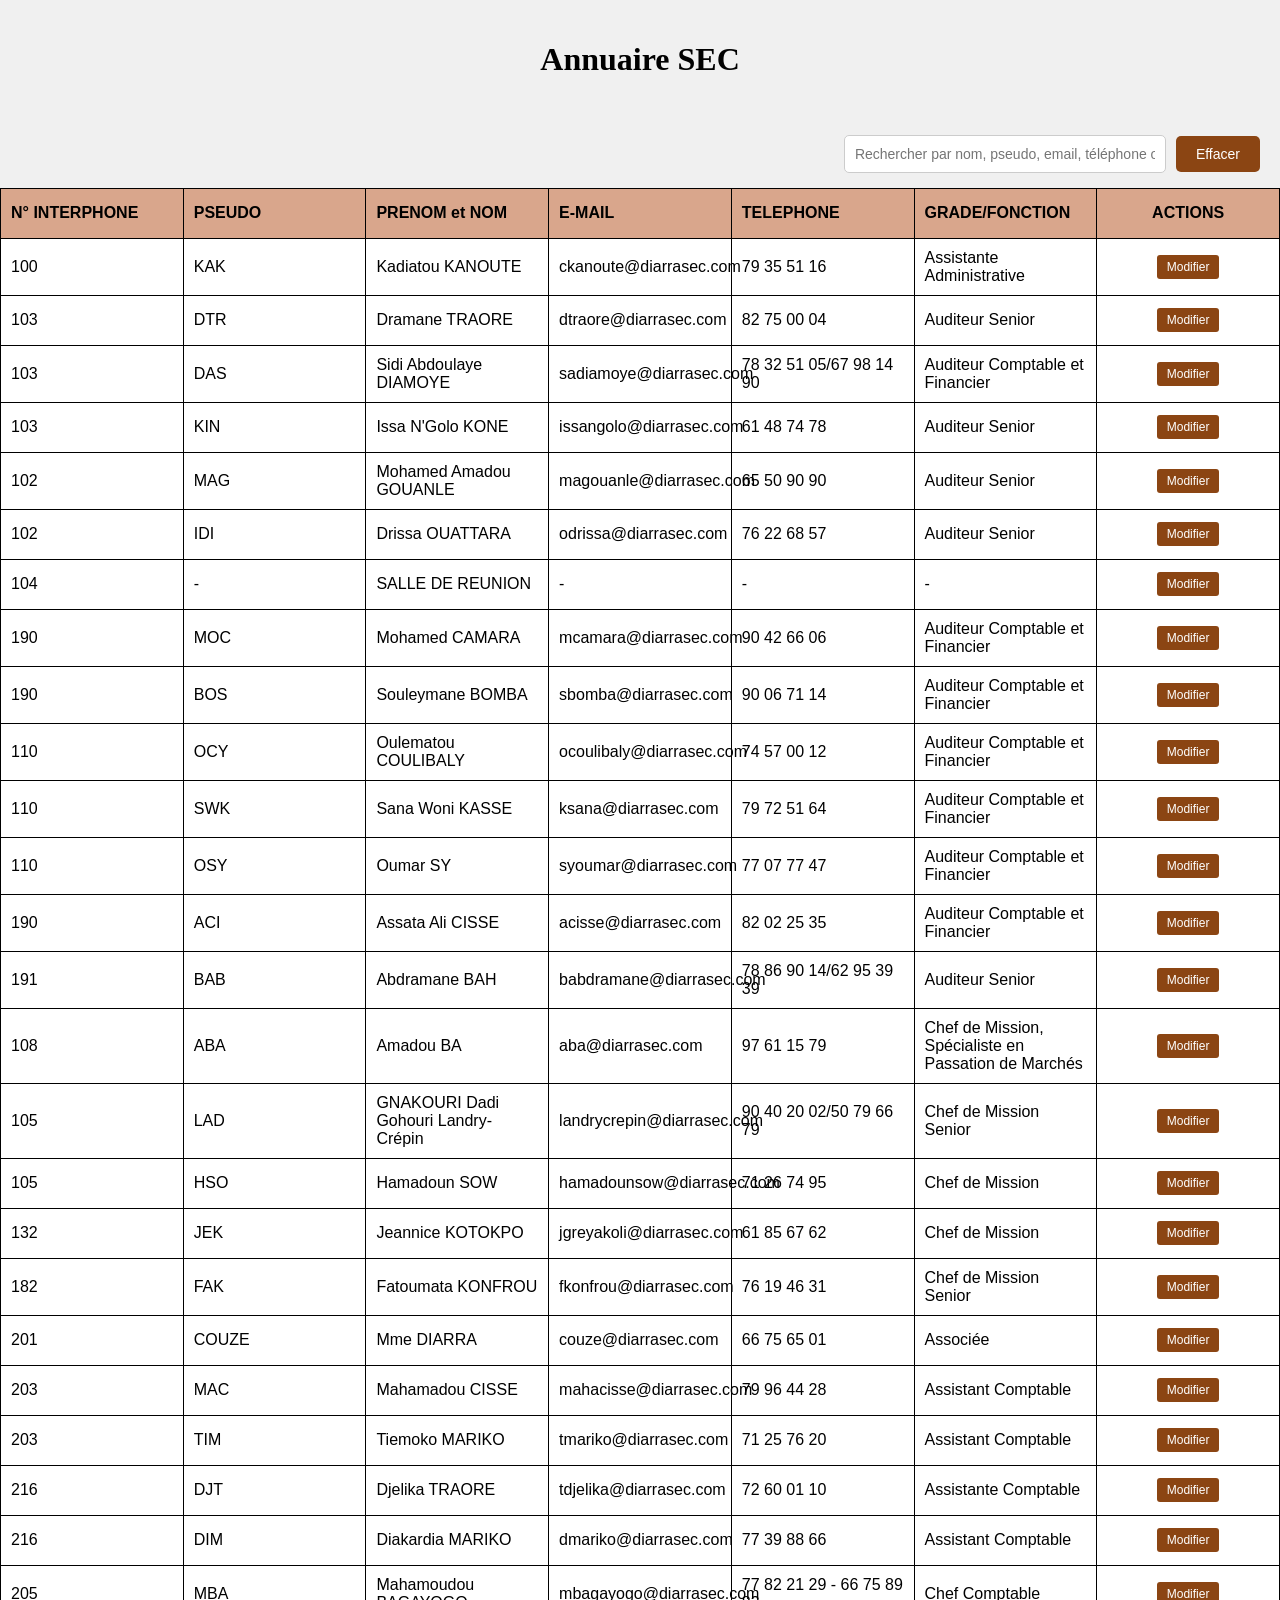
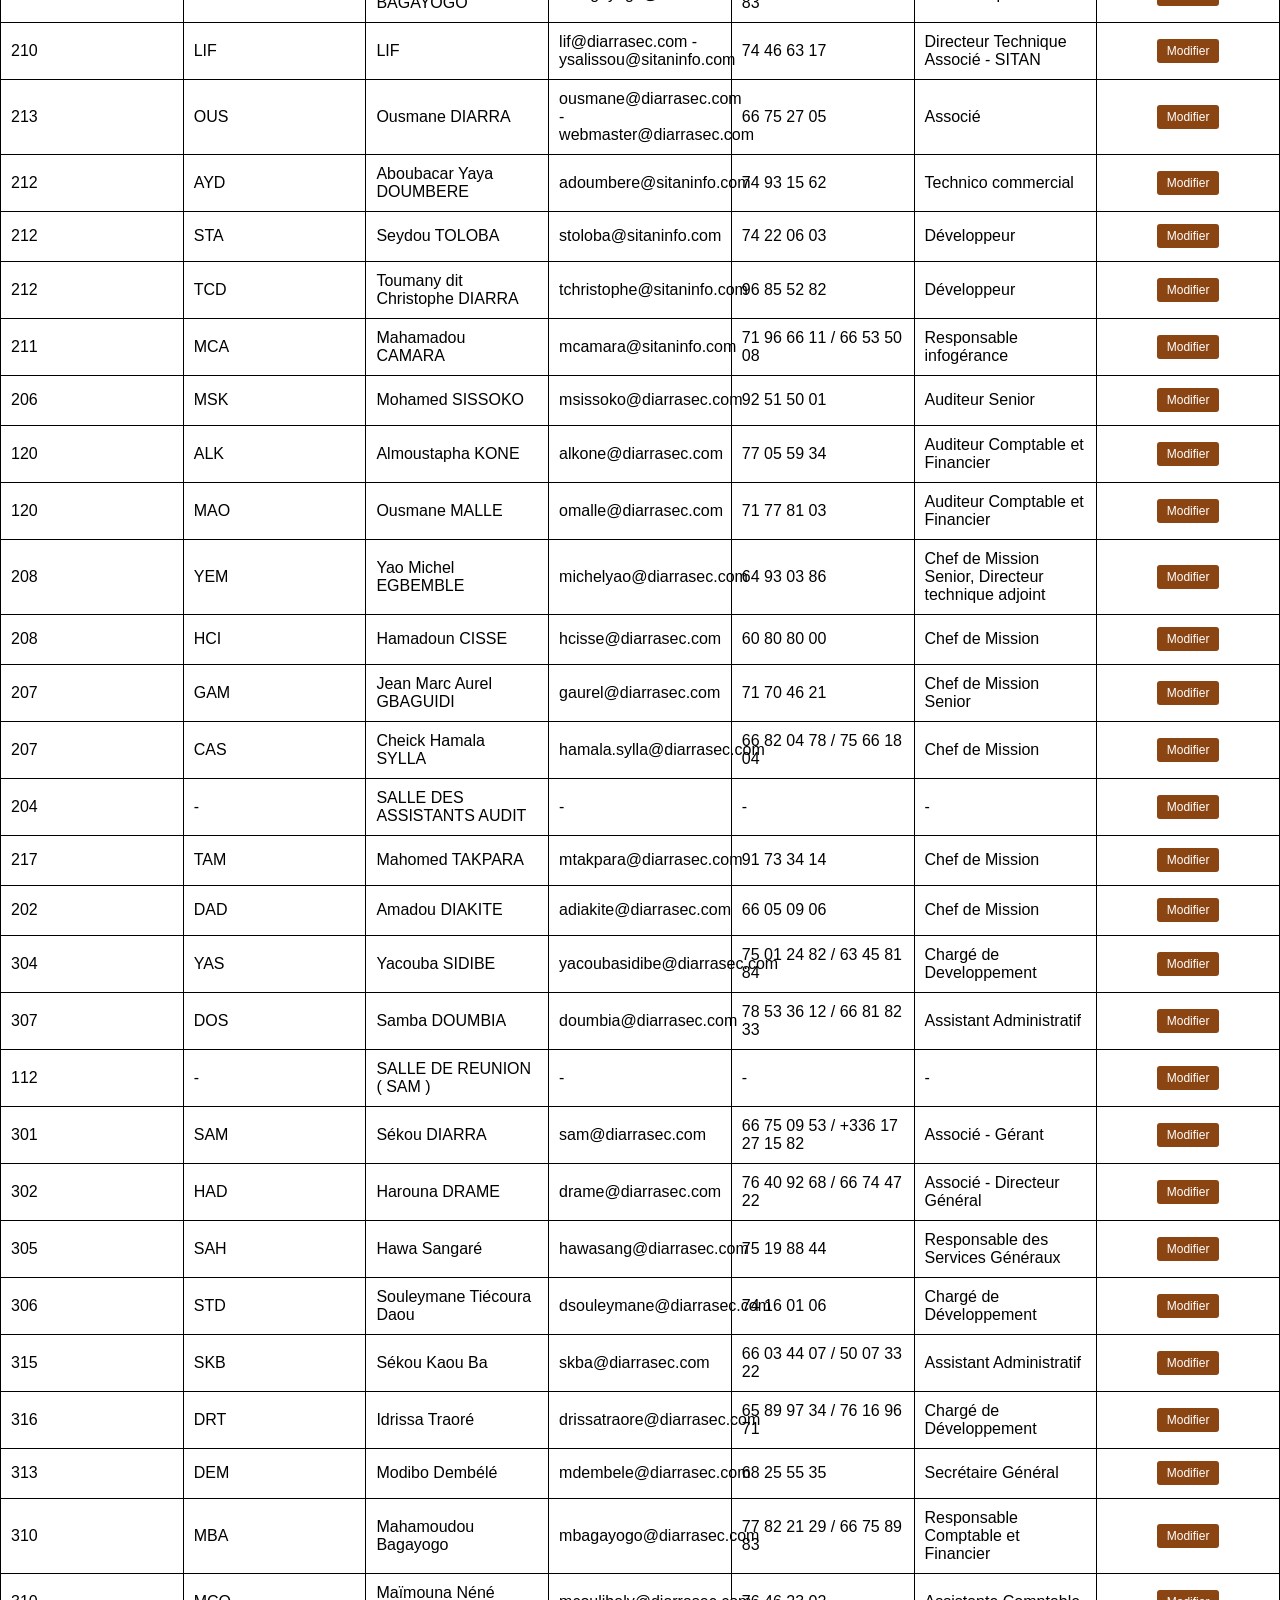
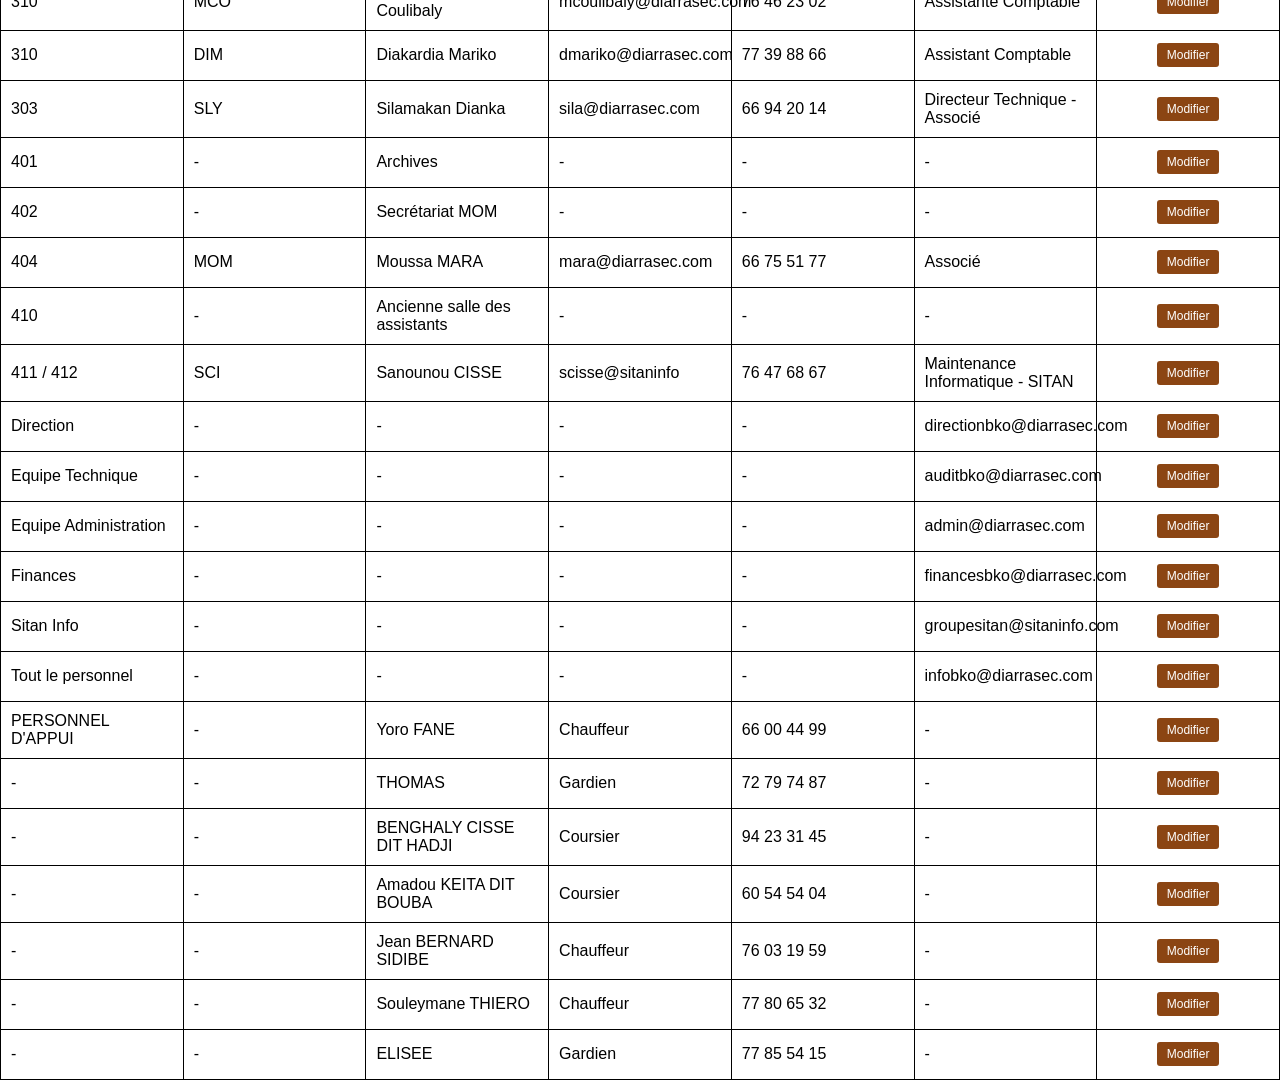
==== commit 7e5f4280: "Ajout de Cantine SEC et amélioration de l'annuaire - Ajout de l'application Cantine SEC dans le port" ====
--- a/annuaire/index.html
+++ b/annuaire/index.html
@@ -10,8 +10,13 @@
     <header>
         <h1>Annuaire SEC</h1>
     </header>
-    
-  <div class="table-container">  
+
+    <div class="search-container">
+        <input type="text" id="searchInput" placeholder="Rechercher par nom, pseudo, email, téléphone ou fonction...">
+        <button id="clearSearch">Effacer</button>
+    </div>
+
+  <div class="table-container">
   <div class="table-horizontal-container">
     <table class="unfixed-table">
       <thead>
@@ -22,87 +27,222 @@
             <th>E-MAIL</th>
             <th>TELEPHONE</th>
             <th>GRADE/FONCTION</th>
+            <th>ACTIONS</th>
         </tr>
       </thead>
-      <tbody>
-        <tr><td>100</td><td>KAK</td><td>Kadiatou KANOUTE</td><td>ckanoute@diarrasec.com</td><td>79 35 51 16</td><td>Assistante Administrative</td></tr>
-        <tr><td>103</td><td>DTR</td><td>Dramane TRAORE</td><td>dtraore@diarrasec.com</td><td>82 75 00 04</td><td>Auditeur Senior</td></tr>
-        <tr><td>103</td><td>DAS</td><td>Sidi Abdoulaye DIAMOYE</td><td>sadiamoye@diarrasec.com</td><td>78 32 51 05/67 98 14 90</td><td>Auditeur Comptable et Financier</td></tr>
-        <tr><td>103</td><td>KIN</td><td>Issa N'Golo KONE</td><td>issangolo@diarrasec.com</td><td>61 48 74 78</td><td>Auditeur Senior</td></tr>
-        <tr><td>102</td><td>MAG</td><td>Mohamed Amadou GOUANLE</td><td>magouanle@diarrasec.com</td><td>65 50 90 90</td><td>Auditeur Senior</td></tr>
-        <tr><td>102</td><td>IDI</td><td>Drissa OUATTARA</td><td>odrissa@diarrasec.com</td><td>76 22 68 57</td><td>Auditeur Senior</td></tr>
-        <tr><td>104</td><td> - </td><td>SALLE DE REUNION</td><td> - </td><td> - </td><td> - </td></tr>
-        <tr><td>190</td><td>MOC</td><td>Mohamed CAMARA</td><td>mcamara@diarrasec.com</td><td>90 42 66 06</td><td>Auditeur Comptable et Financier</td></tr>
-        <tr><td>190</td><td>BOS</td><td>Souleymane BOMBA</td><td>sbomba@diarrasec.com</td><td>90 06 71 14</td><td>Auditeur Comptable et Financier</td></tr>
-        <tr><td>110</td><td>OCY</td><td>Oulematou COULIBALY</td><td>ocoulibaly@diarrasec.com</td><td>74 57 00 12</td><td>Auditeur Comptable et Financier</td></tr>
-        <tr><td>110</td><td>SWK</td><td>Sana Woni KASSE</td><td>ksana@diarrasec.com</td><td>79 72 51 64</td><td>Auditeur Comptable et Financier</td></tr>
-        <tr><td>110</td><td>OSY</td><td>Oumar SY</td><td>syoumar@diarrasec.com</td><td>77 07 77 47</td><td>Auditeur Comptable et Financier</td></tr>
-        <tr><td>190</td><td>ACI</td><td>Assata Ali CISSE</td><td>acisse@diarrasec.com</td><td>82 02 25 35</td><td>Auditeur Comptable et Financier</td></tr>
-        <tr><td>191</td><td>BAB</td><td>Abdramane BAH</td><td>babdramane@diarrasec.com</td><td>78 86 90 14/62 95 39 39</td><td>Auditeur Senior</td></tr>
-        <tr><td>108</td><td>ABA</td><td>Amadou BA</td><td>aba@diarrasec.com</td><td>97 61 15 79</td><td>Chef de Mission, Spécialiste en Passation de Marchés</td></tr>
-        <tr><td>105</td><td>LAD</td><td>GNAKOURI Dadi Gohouri Landry-Crépin</td><td>landrycrepin@diarrasec.com</td><td>90 40 20 02/50 79 66 79</td><td>Chef de Mission Senior</td></tr>
-        <tr><td>105</td><td>HSO</td><td>Hamadoun SOW</td><td>hamadounsow@diarrasec.com</td><td>71 26 74 95</td><td>Chef de Mission</td></tr>
-        <tr><td>132</td><td>JEK</td><td>Jeannice KOTOKPO</td><td>jgreyakoli@diarrasec.com</td><td>61 85 67 62</td><td>Chef de Mission</td></tr>
-        <tr><td>182</td><td>FAK</td><td>Fatoumata KONFROU</td><td>fkonfrou@diarrasec.com</td><td>76 19 46 31</td><td>Chef de Mission Senior</td></tr>
-        <tr><td>201</td><td>COUZE</td><td>Mme DIARRA</td><td>couze@diarrasec.com</td><td>66 75 65 01</td><td>Associée</td></tr>
-        <tr><td>203</td><td>MAC</td><td>Mahamadou CISSE</td><td>mahacisse@diarrasec.com</td><td>79 96 44 28</td><td>Assistant Comptable</td></tr>
-        <tr><td>203</td><td>TIM</td><td>Tiemoko MARIKO</td><td>tmariko@diarrasec.com</td><td>71 25 76 20</td><td>Assistant Comptable</td></tr>
-        <tr><td>216</td><td>DJT</td><td>Djelika TRAORE</td><td>tdjelika@diarrasec.com</td><td>72 60 01 10</td><td>Assistante Comptable</td></tr>
-        <tr><td>216</td><td>DIM</td><td>Diakardia MARIKO</td><td>dmariko@diarrasec.com</td><td>77 39 88 66</td><td>Assistant Comptable</td></tr>
-        <tr><td>205</td><td>MBA</td><td>Mahamoudou BAGAYOGO</td><td>mbagayogo@diarrasec.com</td><td>77 82 21 29  -  66 75 89 83</td><td>Chef Comptable</td></tr>
-        <tr><td>210</td><td>LIF</td><td>LIF</td><td>lif@diarrasec.com  -  ysalissou@sitaninfo.com</td><td>74 46 63 17</td><td>Directeur Technique Associé - SITAN</td></tr>
-        <tr><td>213</td><td>OUS</td><td>Ousmane DIARRA</td><td>ousmane@diarrasec.com  -  webmaster@diarrasec.com</td><td>66 75 27 05</td><td>Associé</td></tr>
-        <tr><td>212</td><td>AYD</td><td>Aboubacar Yaya DOUMBERE</td><td>adoumbere@sitaninfo.com</td><td>74 93 15 62</td><td>Technico commercial</td></tr>
-        <tr><td>212</td><td>STA</td><td>Seydou TOLOBA</td><td>stoloba@sitaninfo.com</td><td>74 22 06 03</td><td>Développeur</td></tr>
-        <tr><td>212</td><td>TCD</td><td>Toumany dit Christophe DIARRA</td><td>tchristophe@sitaninfo.com</td><td>96 85 52 82</td><td>Développeur</td></tr>
-        <tr><td>211</td><td>MCA</td><td>Mahamadou CAMARA</td><td>mcamara@sitaninfo.com</td><td>71 96 66 11 / 66 53 50 08</td><td>Responsable infogérance</td></tr>
-        <tr><td>206</td><td>MSK</td><td>Mohamed SISSOKO</td><td>msissoko@diarrasec.com</td><td>92 51 50 01</td><td>Auditeur Senior</td></tr>
-        <tr><td>120</td><td>ALK</td><td>Almoustapha KONE</td><td>alkone@diarrasec.com</td><td>77 05 59 34</td><td>Auditeur Comptable et Financier</td></tr>
-        <tr><td>120</td><td>MAO</td><td>Ousmane MALLE</td><td>omalle@diarrasec.com</td><td>71 77 81 03</td><td>Auditeur Comptable et Financier</td></tr>
-        <tr><td>208</td><td>YEM</td><td>Yao Michel EGBEMBLE</td><td>michelyao@diarrasec.com</td><td>64 93 03 86</td><td>Chef de Mission Senior, Directeur technique adjoint</td></tr>
-        <tr><td>208</td><td>HCI</td><td>Hamadoun CISSE</td><td>hcisse@diarrasec.com</td><td>60 80 80 00</td><td>Chef de Mission</td></tr>
-        <tr><td>207</td><td>GAM</td><td>Jean Marc Aurel GBAGUIDI</td><td>gaurel@diarrasec.com</td><td>71 70 46 21</td><td>Chef de Mission Senior</td></tr>
-        <tr><td>207</td><td>CAS</td><td>Cheick Hamala SYLLA</td><td>hamala.sylla@diarrasec.com</td><td>66 82 04 78 / 75 66 18 04</td><td>Chef de Mission</td></tr>
-        <tr><td>204</td><td> - </td><td>SALLE DES ASSISTANTS AUDIT</td><td> - </td><td> - </td><td> - </td></tr>
-        <tr><td>217</td><td>TAM</td><td>Mahomed TAKPARA</td><td>mtakpara@diarrasec.com</td><td>91 73 34 14</td><td>Chef de Mission</td></tr>
-        <tr><td>202</td><td>DAD</td><td>Amadou DIAKITE</td><td>adiakite@diarrasec.com</td><td>66 05 09 06</td><td>Chef de Mission</td></tr>
-        <tr><td>304</td><td>YAS</td><td>Yacouba SIDIBE</td><td>yacoubasidibe@diarrasec.com</td><td>75 01 24 82 / 63 45 81 84</td><td>Chargé de Developpement</td></tr>
-        <tr><td>307</td><td>DOS</td><td>Samba DOUMBIA</td><td>doumbia@diarrasec.com</td><td>78 53 36 12 / 66 81 82 33</td><td>Assistant Administratif</td></tr>
-        <tr><td>112</td><td> - </td><td>SALLE DE REUNION ( SAM )</td><td> - </td><td> - </td><td> - </td></tr>
-        <tr><td>301</td><td>SAM</td><td>Sékou DIARRA</td><td>sam@diarrasec.com</td><td>66 75 09 53 / +336 17 27 15 82</td><td>Associé - Gérant</td></tr>
-        <tr><td>302</td><td>HAD</td><td>Harouna DRAME</td><td>drame@diarrasec.com</td><td>76 40 92 68 / 66 74 47 22</td><td>Associé - Directeur Général</td></tr>
-        <tr><td>305</td><td>SAH</td><td>Hawa Sangaré</td><td>hawasang@diarrasec.com</td><td>75 19 88 44</td><td>Responsable des Services Généraux</td></tr>
-        <tr><td>306</td><td>STD</td><td>Souleymane Tiécoura Daou</td><td>dsouleymane@diarrasec.com</td><td>74 16 01 06</td><td>Chargé de Développement</td></tr>
-        <tr><td>315</td><td>SKB</td><td>Sékou Kaou Ba</td><td>skba@diarrasec.com</td><td>66 03 44 07 / 50 07 33 22</td><td>Assistant Administratif</td></tr>
-        <tr><td>316</td><td>DRT</td><td>Idrissa Traoré</td><td>drissatraore@diarrasec.com</td><td>65 89 97 34 / 76 16 96 71</td><td>Chargé de Développement</td></tr>
-        <tr><td>313</td><td>DEM</td><td>Modibo Dembélé</td><td>mdembele@diarrasec.com</td><td>68 25 55 35</td><td>Secrétaire Général</td></tr>
-        <tr><td>310</td><td>MBA</td><td>Mahamoudou Bagayogo</td><td>mbagayogo@diarrasec.com</td><td>77 82 21 29 / 66 75 89 83</td><td>Responsable Comptable et Financier</td></tr>
-        <tr><td>310</td><td>MCO</td><td>Maïmouna Néné Coulibaly</td><td>mcoulibaly@diarrasec.com</td><td>76 46 23 02</td><td>Assistante Comptable</td></tr>
-        <tr><td>310</td><td>DIM</td><td>Diakardia Mariko</td><td>dmariko@diarrasec.com</td><td>77 39 88 66</td><td>Assistant Comptable</td></tr>
-        <tr><td>303</td><td>SLY</td><td>Silamakan Dianka</td><td>sila@diarrasec.com</td><td>66 94 20 14</td><td>Directeur Technique - Associé</td></tr>
-        <tr><td>401</td><td> - </td><td>Archives</td><td> - </td><td> - </td><td> - </td></tr>
-        <tr><td>402</td><td> - </td><td>Secrétariat MOM</td><td> - </td><td> - </td><td> - </td></tr>
-        <tr><td>404</td><td>MOM</td><td>Moussa MARA</td><td>mara@diarrasec.com</td><td>66 75 51 77</td><td>Associé</td></tr>
-        <tr><td>410</td><td> - </td><td>Ancienne salle des assistants</td><td> - </td><td> - </td><td> - </td></tr>
-        <tr><td>411 / 412</td><td>SCI</td><td>Sanounou CISSE</td><td>scisse@sitaninfo</td><td>76 47 68 67</td><td>Maintenance Informatique - SITAN</td></tr>
-        <tr><td>Direction</td><td> - </td><td> - </td><td> - </td><td> - </td><td>directionbko@diarrasec.com</td></tr>
-        <tr><td>Equipe Technique</td><td> - </td><td> - </td><td> - </td><td> - </td><td>auditbko@diarrasec.com</td></tr>
-        <tr><td>Equipe Administration</td><td> - </td><td> - </td><td> - </td><td> - </td><td>admin@diarrasec.com</td></tr>
-        <tr><td>Finances</td><td> - </td><td> - </td><td> - </td><td> - </td><td>financesbko@diarrasec.com</td></tr>
-        <tr><td>Sitan Info</td><td> - </td><td> - </td><td> - </td><td> - </td><td>groupesitan@sitaninfo.com</td></tr>
-        <tr><td>Tout le personnel</td><td> - </td><td> - </td><td> - </td><td> - </td><td>infobko@diarrasec.com</td></tr>
-        <tr><td>PERSONNEL D'APPUI</td><td> - </td><td>Yoro FANE</td><td>Chauffeur</td><td>66 00 44 99</td><td> - </td></tr>
-        <tr><td> - </td><td> - </td><td>THOMAS</td><td>Gardien</td><td>72 79 74 87</td><td> - </td></tr>
-        <tr><td> - </td><td> - </td><td>BENGHALY CISSE DIT HADJI</td><td>Coursier</td><td>94 23 31 45</td><td> - </td></tr>
-        <tr><td> - </td><td> - </td><td>Amadou KEITA DIT BOUBA</td><td>Coursier</td><td>60 54 54 04</td><td> - </td></tr>
-        <tr><td> - </td><td> - </td><td>Jean BERNARD SIDIBE</td><td>Chauffeur</td><td>76 03 19 59</td><td> - </td></tr>
-        <tr><td> - </td><td> - </td><td>Souleymane THIERO</td><td>Chauffeur</td><td>77 80 65 32</td><td> - </td></tr>
-        <tr><td> - </td><td> - </td><td>ELISEE</td><td>Gardien</td><td>77 85 54 15</td><td> - </td></tr>
+      <tbody id="tableBody">
+        <!-- Les données seront générées par JavaScript -->
       </tbody>
     </table>
   </div>
 </div>
-</object>
-</article>
+
+<!-- Fenêtre modale d'édition -->
+<div id="editModal" class="modal">
+    <div class="modal-content">
+        <h2>Modifier les informations</h2>
+        <form id="editForm">
+            <input type="hidden" id="editIndex">
+            <div class="form-group">
+                <label for="editInterphone">N° INTERPHONE:</label>
+                <input type="text" id="editInterphone" required>
+            </div>
+            <div class="form-group">
+                <label for="editPseudo">PSEUDO:</label>
+                <input type="text" id="editPseudo" required>
+            </div>
+            <div class="form-group">
+                <label for="editNom">PRENOM et NOM:</label>
+                <input type="text" id="editNom" required>
+            </div>
+            <div class="form-group">
+                <label for="editEmail">E-MAIL:</label>
+                <input type="email" id="editEmail" required>
+            </div>
+            <div class="form-group">
+                <label for="editTelephone">TELEPHONE:</label>
+                <input type="text" id="editTelephone" required>
+            </div>
+            <div class="form-group">
+                <label for="editFonction">GRADE/FONCTION:</label>
+                <input type="text" id="editFonction" required>
+            </div>
+            <div class="form-buttons">
+                <button type="submit">Sauvegarder</button>
+                <button type="button" id="cancelEdit">Annuler</button>
+            </div>
+        </form>
+    </div>
+</div>
+
+<script>
+    // Données des employés
+    let employees = [
+        { interphone: "100", pseudo: "KAK", nom: "Kadiatou KANOUTE", email: "ckanoute@diarrasec.com", telephone: "79 35 51 16", fonction: "Assistante Administrative" },
+        { interphone: "103", pseudo: "DTR", nom: "Dramane TRAORE", email: "dtraore@diarrasec.com", telephone: "82 75 00 04", fonction: "Auditeur Senior" },
+        { interphone: "103", pseudo: "DAS", nom: "Sidi Abdoulaye DIAMOYE", email: "sadiamoye@diarrasec.com", telephone: "78 32 51 05/67 98 14 90", fonction: "Auditeur Comptable et Financier" },
+        { interphone: "103", pseudo: "KIN", nom: "Issa N'Golo KONE", email: "issangolo@diarrasec.com", telephone: "61 48 74 78", fonction: "Auditeur Senior" },
+        { interphone: "102", pseudo: "MAG", nom: "Mohamed Amadou GOUANLE", email: "magouanle@diarrasec.com", telephone: "65 50 90 90", fonction: "Auditeur Senior" },
+        { interphone: "102", pseudo: "IDI", nom: "Drissa OUATTARA", email: "odrissa@diarrasec.com", telephone: "76 22 68 57", fonction: "Auditeur Senior" },
+        { interphone: "104", pseudo: "-", nom: "SALLE DE REUNION", email: "-", telephone: "-", fonction: "-" },
+        { interphone: "190", pseudo: "MOC", nom: "Mohamed CAMARA", email: "mcamara@diarrasec.com", telephone: "90 42 66 06", fonction: "Auditeur Comptable et Financier" },
+        { interphone: "190", pseudo: "BOS", nom: "Souleymane BOMBA", email: "sbomba@diarrasec.com", telephone: "90 06 71 14", fonction: "Auditeur Comptable et Financier" },
+        { interphone: "110", pseudo: "OCY", nom: "Oulematou COULIBALY", email: "ocoulibaly@diarrasec.com", telephone: "74 57 00 12", fonction: "Auditeur Comptable et Financier" },
+        { interphone: "110", pseudo: "SWK", nom: "Sana Woni KASSE", email: "ksana@diarrasec.com", telephone: "79 72 51 64", fonction: "Auditeur Comptable et Financier" },
+        { interphone: "110", pseudo: "OSY", nom: "Oumar SY", email: "syoumar@diarrasec.com", telephone: "77 07 77 47", fonction: "Auditeur Comptable et Financier" },
+        { interphone: "190", pseudo: "ACI", nom: "Assata Ali CISSE", email: "acisse@diarrasec.com", telephone: "82 02 25 35", fonction: "Auditeur Comptable et Financier" },
+        { interphone: "191", pseudo: "BAB", nom: "Abdramane BAH", email: "babdramane@diarrasec.com", telephone: "78 86 90 14/62 95 39 39", fonction: "Auditeur Senior" },
+        { interphone: "108", pseudo: "ABA", nom: "Amadou BA", email: "aba@diarrasec.com", telephone: "97 61 15 79", fonction: "Chef de Mission, Spécialiste en Passation de Marchés" },
+        { interphone: "105", pseudo: "LAD", nom: "GNAKOURI Dadi Gohouri Landry-Crépin", email: "landrycrepin@diarrasec.com", telephone: "90 40 20 02/50 79 66 79", fonction: "Chef de Mission Senior" },
+        { interphone: "105", pseudo: "HSO", nom: "Hamadoun SOW", email: "hamadounsow@diarrasec.com", telephone: "71 26 74 95", fonction: "Chef de Mission" },
+        { interphone: "132", pseudo: "JEK", nom: "Jeannice KOTOKPO", email: "jgreyakoli@diarrasec.com", telephone: "61 85 67 62", fonction: "Chef de Mission" },
+        { interphone: "182", pseudo: "FAK", nom: "Fatoumata KONFROU", email: "fkonfrou@diarrasec.com", telephone: "76 19 46 31", fonction: "Chef de Mission Senior" },
+        { interphone: "201", pseudo: "COUZE", nom: "Mme DIARRA", email: "couze@diarrasec.com", telephone: "66 75 65 01", fonction: "Associée" },
+        { interphone: "203", pseudo: "MAC", nom: "Mahamadou CISSE", email: "mahacisse@diarrasec.com", telephone: "79 96 44 28", fonction: "Assistant Comptable" },
+        { interphone: "203", pseudo: "TIM", nom: "Tiemoko MARIKO", email: "tmariko@diarrasec.com", telephone: "71 25 76 20", fonction: "Assistant Comptable" },
+        { interphone: "216", pseudo: "DJT", nom: "Djelika TRAORE", email: "tdjelika@diarrasec.com", telephone: "72 60 01 10", fonction: "Assistante Comptable" },
+        { interphone: "216", pseudo: "DIM", nom: "Diakardia MARIKO", email: "dmariko@diarrasec.com", telephone: "77 39 88 66", fonction: "Assistant Comptable" },
+        { interphone: "205", pseudo: "MBA", nom: "Mahamoudou BAGAYOGO", email: "mbagayogo@diarrasec.com", telephone: "77 82 21 29  -  66 75 89 83", fonction: "Chef Comptable" },
+        { interphone: "210", pseudo: "LIF", nom: "LIF", email: "lif@diarrasec.com  -  ysalissou@sitaninfo.com", telephone: "74 46 63 17", fonction: "Directeur Technique Associé - SITAN" },
+        { interphone: "213", pseudo: "OUS", nom: "Ousmane DIARRA", email: "ousmane@diarrasec.com  -  webmaster@diarrasec.com", telephone: "66 75 27 05", fonction: "Associé" },
+        { interphone: "212", pseudo: "AYD", nom: "Aboubacar Yaya DOUMBERE", email: "adoumbere@sitaninfo.com", telephone: "74 93 15 62", fonction: "Technico commercial" },
+        { interphone: "212", pseudo: "STA", nom: "Seydou TOLOBA", email: "stoloba@sitaninfo.com", telephone: "74 22 06 03", fonction: "Développeur" },
+        { interphone: "212", pseudo: "TCD", nom: "Toumany dit Christophe DIARRA", email: "tchristophe@sitaninfo.com", telephone: "96 85 52 82", fonction: "Développeur" },
+        { interphone: "211", pseudo: "MCA", nom: "Mahamadou CAMARA", email: "mcamara@sitaninfo.com", telephone: "71 96 66 11 / 66 53 50 08", fonction: "Responsable infogérance" },
+        { interphone: "206", pseudo: "MSK", nom: "Mohamed SISSOKO", email: "msissoko@diarrasec.com", telephone: "92 51 50 01", fonction: "Auditeur Senior" },
+        { interphone: "120", pseudo: "ALK", nom: "Almoustapha KONE", email: "alkone@diarrasec.com", telephone: "77 05 59 34", fonction: "Auditeur Comptable et Financier" },
+        { interphone: "120", pseudo: "MAO", nom: "Ousmane MALLE", email: "omalle@diarrasec.com", telephone: "71 77 81 03", fonction: "Auditeur Comptable et Financier" },
+        { interphone: "208", pseudo: "YEM", nom: "Yao Michel EGBEMBLE", email: "michelyao@diarrasec.com", telephone: "64 93 03 86", fonction: "Chef de Mission Senior, Directeur technique adjoint" },
+        { interphone: "208", pseudo: "HCI", nom: "Hamadoun CISSE", email: "hcisse@diarrasec.com", telephone: "60 80 80 00", fonction: "Chef de Mission" },
+        { interphone: "207", pseudo: "GAM", nom: "Jean Marc Aurel GBAGUIDI", email: "gaurel@diarrasec.com", telephone: "71 70 46 21", fonction: "Chef de Mission Senior" },
+        { interphone: "207", pseudo: "CAS", nom: "Cheick Hamala SYLLA", email: "hamala.sylla@diarrasec.com", telephone: "66 82 04 78 / 75 66 18 04", fonction: "Chef de Mission" },
+        { interphone: "204", pseudo: "-", nom: "SALLE DES ASSISTANTS AUDIT", email: "-", telephone: "-", fonction: "-" },
+        { interphone: "217", pseudo: "TAM", nom: "Mahomed TAKPARA", email: "mtakpara@diarrasec.com", telephone: "91 73 34 14", fonction: "Chef de Mission" },
+        { interphone: "202", pseudo: "DAD", nom: "Amadou DIAKITE", email: "adiakite@diarrasec.com", telephone: "66 05 09 06", fonction: "Chef de Mission" },
+        { interphone: "304", pseudo: "YAS", nom: "Yacouba SIDIBE", email: "yacoubasidibe@diarrasec.com", telephone: "75 01 24 82 / 63 45 81 84", fonction: "Chargé de Developpement" },
+        { interphone: "307", pseudo: "DOS", nom: "Samba DOUMBIA", email: "doumbia@diarrasec.com", telephone: "78 53 36 12 / 66 81 82 33", fonction: "Assistant Administratif" },
+        { interphone: "112", pseudo: "-", nom: "SALLE DE REUNION ( SAM )", email: "-", telephone: "-", fonction: "-" },
+        { interphone: "301", pseudo: "SAM", nom: "Sékou DIARRA", email: "sam@diarrasec.com", telephone: "66 75 09 53 / +336 17 27 15 82", fonction: "Associé - Gérant" },
+        { interphone: "302", pseudo: "HAD", nom: "Harouna DRAME", email: "drame@diarrasec.com", telephone: "76 40 92 68 / 66 74 47 22", fonction: "Associé - Directeur Général" },
+        { interphone: "305", pseudo: "SAH", nom: "Hawa Sangaré", email: "hawasang@diarrasec.com", telephone: "75 19 88 44", fonction: "Responsable des Services Généraux" },
+        { interphone: "306", pseudo: "STD", nom: "Souleymane Tiécoura Daou", email: "dsouleymane@diarrasec.com", telephone: "74 16 01 06", fonction: "Chargé de Développement" },
+        { interphone: "315", pseudo: "SKB", nom: "Sékou Kaou Ba", email: "skba@diarrasec.com", telephone: "66 03 44 07 / 50 07 33 22", fonction: "Assistant Administratif" },
+        { interphone: "316", pseudo: "DRT", nom: "Idrissa Traoré", email: "drissatraore@diarrasec.com", telephone: "65 89 97 34 / 76 16 96 71", fonction: "Chargé de Développement" },
+        { interphone: "313", pseudo: "DEM", nom: "Modibo Dembélé", email: "mdembele@diarrasec.com", telephone: "68 25 55 35", fonction: "Secrétaire Général" },
+        { interphone: "310", pseudo: "MBA", nom: "Mahamoudou Bagayogo", email: "mbagayogo@diarrasec.com", telephone: "77 82 21 29 / 66 75 89 83", fonction: "Responsable Comptable et Financier" },
+        { interphone: "310", pseudo: "MCO", nom: "Maïmouna Néné Coulibaly", email: "mcoulibaly@diarrasec.com", telephone: "76 46 23 02", fonction: "Assistante Comptable" },
+        { interphone: "310", pseudo: "DIM", nom: "Diakardia Mariko", email: "dmariko@diarrasec.com", telephone: "77 39 88 66", fonction: "Assistant Comptable" },
+        { interphone: "303", pseudo: "SLY", nom: "Silamakan Dianka", email: "sila@diarrasec.com", telephone: "66 94 20 14", fonction: "Directeur Technique - Associé" },
+        { interphone: "401", pseudo: "-", nom: "Archives", email: "-", telephone: "-", fonction: "-" },
+        { interphone: "402", pseudo: "-", nom: "Secrétariat MOM", email: "-", telephone: "-", fonction: "-" },
+        { interphone: "404", pseudo: "MOM", nom: "Moussa MARA", email: "mara@diarrasec.com", telephone: "66 75 51 77", fonction: "Associé" },
+        { interphone: "410", pseudo: "-", nom: "Ancienne salle des assistants", email: "-", telephone: "-", fonction: "-" },
+        { interphone: "411 / 412", pseudo: "SCI", nom: "Sanounou CISSE", email: "scisse@sitaninfo", telephone: "76 47 68 67", fonction: "Maintenance Informatique - SITAN" },
+        { interphone: "Direction", pseudo: "-", nom: "-", email: "-", telephone: "-", fonction: "directionbko@diarrasec.com" },
+        { interphone: "Equipe Technique", pseudo: "-", nom: "-", email: "-", telephone: "-", fonction: "auditbko@diarrasec.com" },
+        { interphone: "Equipe Administration", pseudo: "-", nom: "-", email: "-", telephone: "-", fonction: "admin@diarrasec.com" },
+        { interphone: "Finances", pseudo: "-", nom: "-", email: "-", telephone: "-", fonction: "financesbko@diarrasec.com" },
+        { interphone: "Sitan Info", pseudo: "-", nom: "-", email: "-", telephone: "-", fonction: "groupesitan@sitaninfo.com" },
+        { interphone: "Tout le personnel", pseudo: "-", nom: "-", email: "-", telephone: "-", fonction: "infobko@diarrasec.com" },
+        { interphone: "PERSONNEL D'APPUI", pseudo: "-", nom: "Yoro FANE", email: "Chauffeur", telephone: "66 00 44 99", fonction: "-" },
+        { interphone: "-", pseudo: "-", nom: "THOMAS", email: "Gardien", telephone: "72 79 74 87", fonction: "-" },
+        { interphone: "-", pseudo: "-", nom: "BENGHALY CISSE DIT HADJI", email: "Coursier", telephone: "94 23 31 45", fonction: "-" },
+        { interphone: "-", pseudo: "-", nom: "Amadou KEITA DIT BOUBA", email: "Coursier", telephone: "60 54 54 04", fonction: "-" },
+        { interphone: "-", pseudo: "-", nom: "Jean BERNARD SIDIBE", email: "Chauffeur", telephone: "76 03 19 59", fonction: "-" },
+        { interphone: "-", pseudo: "-", nom: "Souleymane THIERO", email: "Chauffeur", telephone: "77 80 65 32", fonction: "-" },
+        { interphone: "-", pseudo: "-", nom: "ELISEE", email: "Gardien", telephone: "77 85 54 15", fonction: "-" }
+    ];
+
+    // Afficher les données dans le tableau
+    function renderTable(data) {
+        const tbody = document.getElementById('tableBody');
+        tbody.innerHTML = '';
+
+        data.forEach((employee, index) => {
+            const row = document.createElement('tr');
+            row.innerHTML = `
+                <td>${employee.interphone}</td>
+                <td>${employee.pseudo}</td>
+                <td>${employee.nom}</td>
+                <td>${employee.email}</td>
+                <td>${employee.telephone}</td>
+                <td>${employee.fonction}</td>
+                <td><button class="edit-btn" onclick="openEditModal(${index})">Modifier</button></td>
+            `;
+            tbody.appendChild(row);
+        });
+    }
+
+    // Recherche
+    const searchInput = document.getElementById('searchInput');
+    const clearSearch = document.getElementById('clearSearch');
+
+    function filterTable() {
+        const searchTerm = searchInput.value.toLowerCase();
+        const filtered = employees.filter(emp => {
+            return emp.interphone.toLowerCase().includes(searchTerm) ||
+                   emp.pseudo.toLowerCase().includes(searchTerm) ||
+                   emp.nom.toLowerCase().includes(searchTerm) ||
+                   emp.email.toLowerCase().includes(searchTerm) ||
+                   emp.telephone.toLowerCase().includes(searchTerm) ||
+                   emp.fonction.toLowerCase().includes(searchTerm);
+        });
+        renderTable(filtered);
+    }
+
+    searchInput.addEventListener('input', filterTable);
+
+    clearSearch.addEventListener('click', function() {
+        searchInput.value = '';
+        renderTable(employees);
+    });
+
+    // Modal d'édition
+    const modal = document.getElementById('editModal');
+    const editForm = document.getElementById('editForm');
+    const cancelEdit = document.getElementById('cancelEdit');
+
+    function openEditModal(index) {
+        const employee = employees[index];
+        document.getElementById('editIndex').value = index;
+        document.getElementById('editInterphone').value = employee.interphone;
+        document.getElementById('editPseudo').value = employee.pseudo;
+        document.getElementById('editNom').value = employee.nom;
+        document.getElementById('editEmail').value = employee.email;
+        document.getElementById('editTelephone').value = employee.telephone;
+        document.getElementById('editFonction').value = employee.fonction;
+        modal.style.display = 'block';
+    }
+
+    cancelEdit.addEventListener('click', function() {
+        modal.style.display = 'none';
+    });
+
+    editForm.addEventListener('submit', function(e) {
+        e.preventDefault();
+        const index = document.getElementById('editIndex').value;
+        employees[index] = {
+            interphone: document.getElementById('editInterphone').value,
+            pseudo: document.getElementById('editPseudo').value,
+            nom: document.getElementById('editNom').value,
+            email: document.getElementById('editEmail').value,
+            telephone: document.getElementById('editTelephone').value,
+            fonction: document.getElementById('editFonction').value
+        };
+        modal.style.display = 'none';
+        filterTable();
+    });
+
+    // Fermer la modal si on clique en dehors
+    window.addEventListener('click', function(e) {
+        if (e.target === modal) {
+            modal.style.display = 'none';
+        }
+    });
+
+    // Initialisation
+    renderTable(employees);
+</script>
+
 </body>
-</html>+</html>
--- a/annuaire/styles.css
+++ b/annuaire/styles.css
@@ -4,6 +4,43 @@
     padding: 20px;
     text-align: center;
 }
+
+body {
+    margin: 0;
+    padding: 0;
+}
+
+.search-container {
+    background-color: #f0f0f0;
+    padding: 15px 20px;
+    margin-bottom: 0;
+    display: flex;
+    gap: 10px;
+    align-items: center;
+    justify-content: flex-end;
+}
+
+.search-container input {
+    width: 300px;
+    padding: 10px;
+    border: 1px solid #ccc;
+    border-radius: 5px;
+    font-size: 14px;
+}
+
+.search-container button {
+    padding: 10px 20px;
+    background-color: #8B4513;
+    color: white;
+    border: none;
+    border-radius: 5px;
+    cursor: pointer;
+    font-size: 14px;
+}
+
+.search-container button:hover {
+    background-color: #A0522D;
+}
 /* default styling. Nothing to do with freexing first row and column */
 main {
     display: flex;
@@ -15,7 +52,9 @@
 
 table {
     border-collapse: collapse;
-    font-family: helvetica
+    font-family: helvetica;
+    table-layout: fixed;
+    width: 100%;
 }
 
 td,
@@ -26,6 +65,12 @@
     background: white;
     box-sizing: border-box;
     text-align: left;
+    height: 50px;
+}
+
+th:last-child, td:last-child {
+    min-width: 100px;
+    text-align: center;
 }
 
 .table-container {
@@ -62,8 +107,8 @@
 } */
 
 tbody {
-    overflow: scroll;
-    height: 200px;
+    overflow-y: auto;
+    height: 500px;
 }
 
 /* MAKE LEFT COLUMN FIXEZ */
@@ -77,4 +122,94 @@
 /* don't do this */
 /* tr> :first-child {
     box-shadow: inset 0px 1px black;
-} */+} */
+
+/* Modal */
+.modal {
+    display: none;
+    position: fixed;
+    z-index: 1000;
+    left: 0;
+    top: 0;
+    width: 100%;
+    height: 100%;
+    background-color: rgba(0,0,0,0.5);
+}
+
+.modal-content {
+    background-color: #fefefe;
+    margin: 10% auto;
+    padding: 20px;
+    border: 1px solid #888;
+    width: 50%;
+    max-width: 500px;
+    border-radius: 5px;
+}
+
+.modal-content h2 {
+    margin-top: 0;
+    color: #8B4513;
+}
+
+.form-group {
+    margin-bottom: 15px;
+}
+
+.form-group label {
+    display: block;
+    margin-bottom: 5px;
+    font-weight: bold;
+}
+
+.form-group input {
+    width: 100%;
+    padding: 8px;
+    border: 1px solid #ccc;
+    border-radius: 4px;
+    box-sizing: border-box;
+}
+
+.form-buttons {
+    margin-top: 20px;
+    text-align: right;
+}
+
+.form-buttons button {
+    padding: 10px 20px;
+    margin-left: 10px;
+    border: none;
+    border-radius: 4px;
+    cursor: pointer;
+}
+
+.form-buttons button[type="submit"] {
+    background-color: #8B4513;
+    color: white;
+}
+
+.form-buttons button[type="submit"]:hover {
+    background-color: #A0522D;
+}
+
+.form-buttons button[type="button"] {
+    background-color: #ccc;
+    color: #333;
+}
+
+.form-buttons button[type="button"]:hover {
+    background-color: #999;
+}
+
+.edit-btn {
+    background-color: #8B4513;
+    color: white;
+    border: none;
+    padding: 5px 10px;
+    border-radius: 3px;
+    cursor: pointer;
+    font-size: 12px;
+}
+
+.edit-btn:hover {
+    background-color: #A0522D;
+}
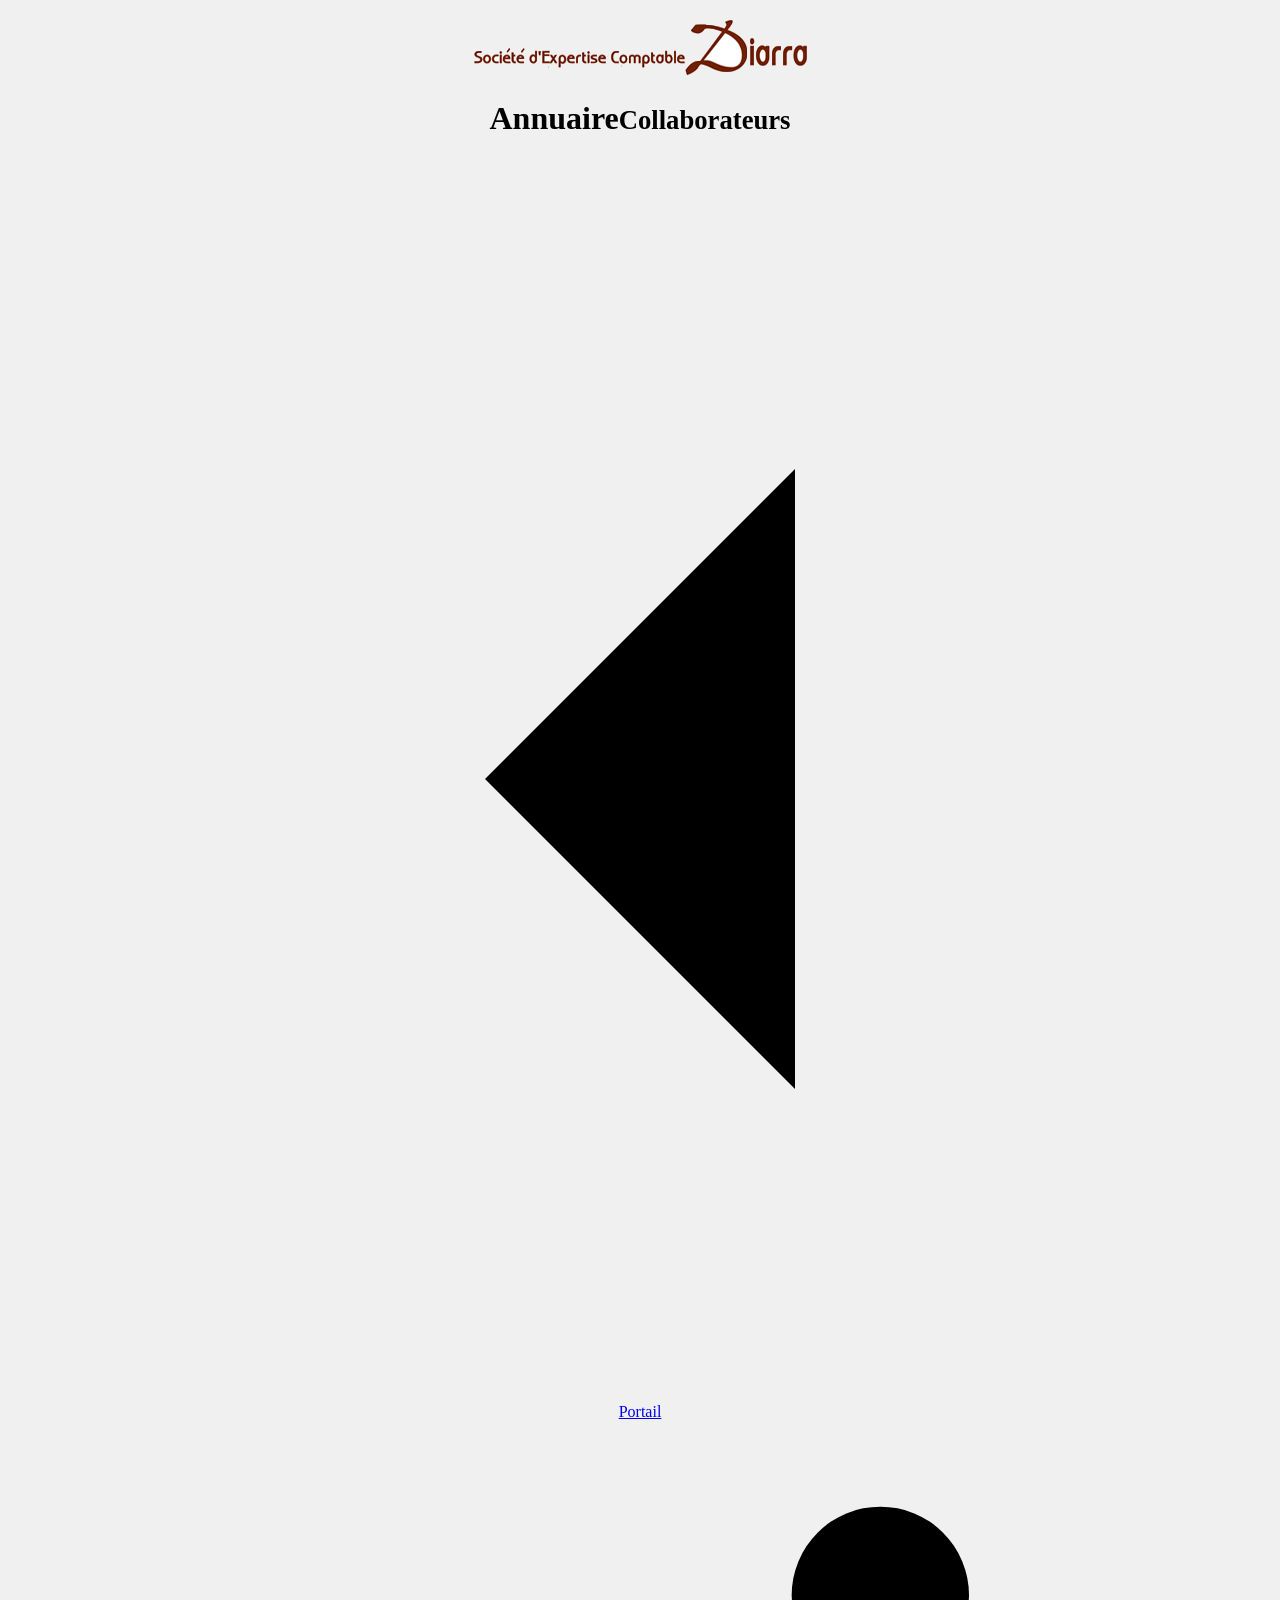
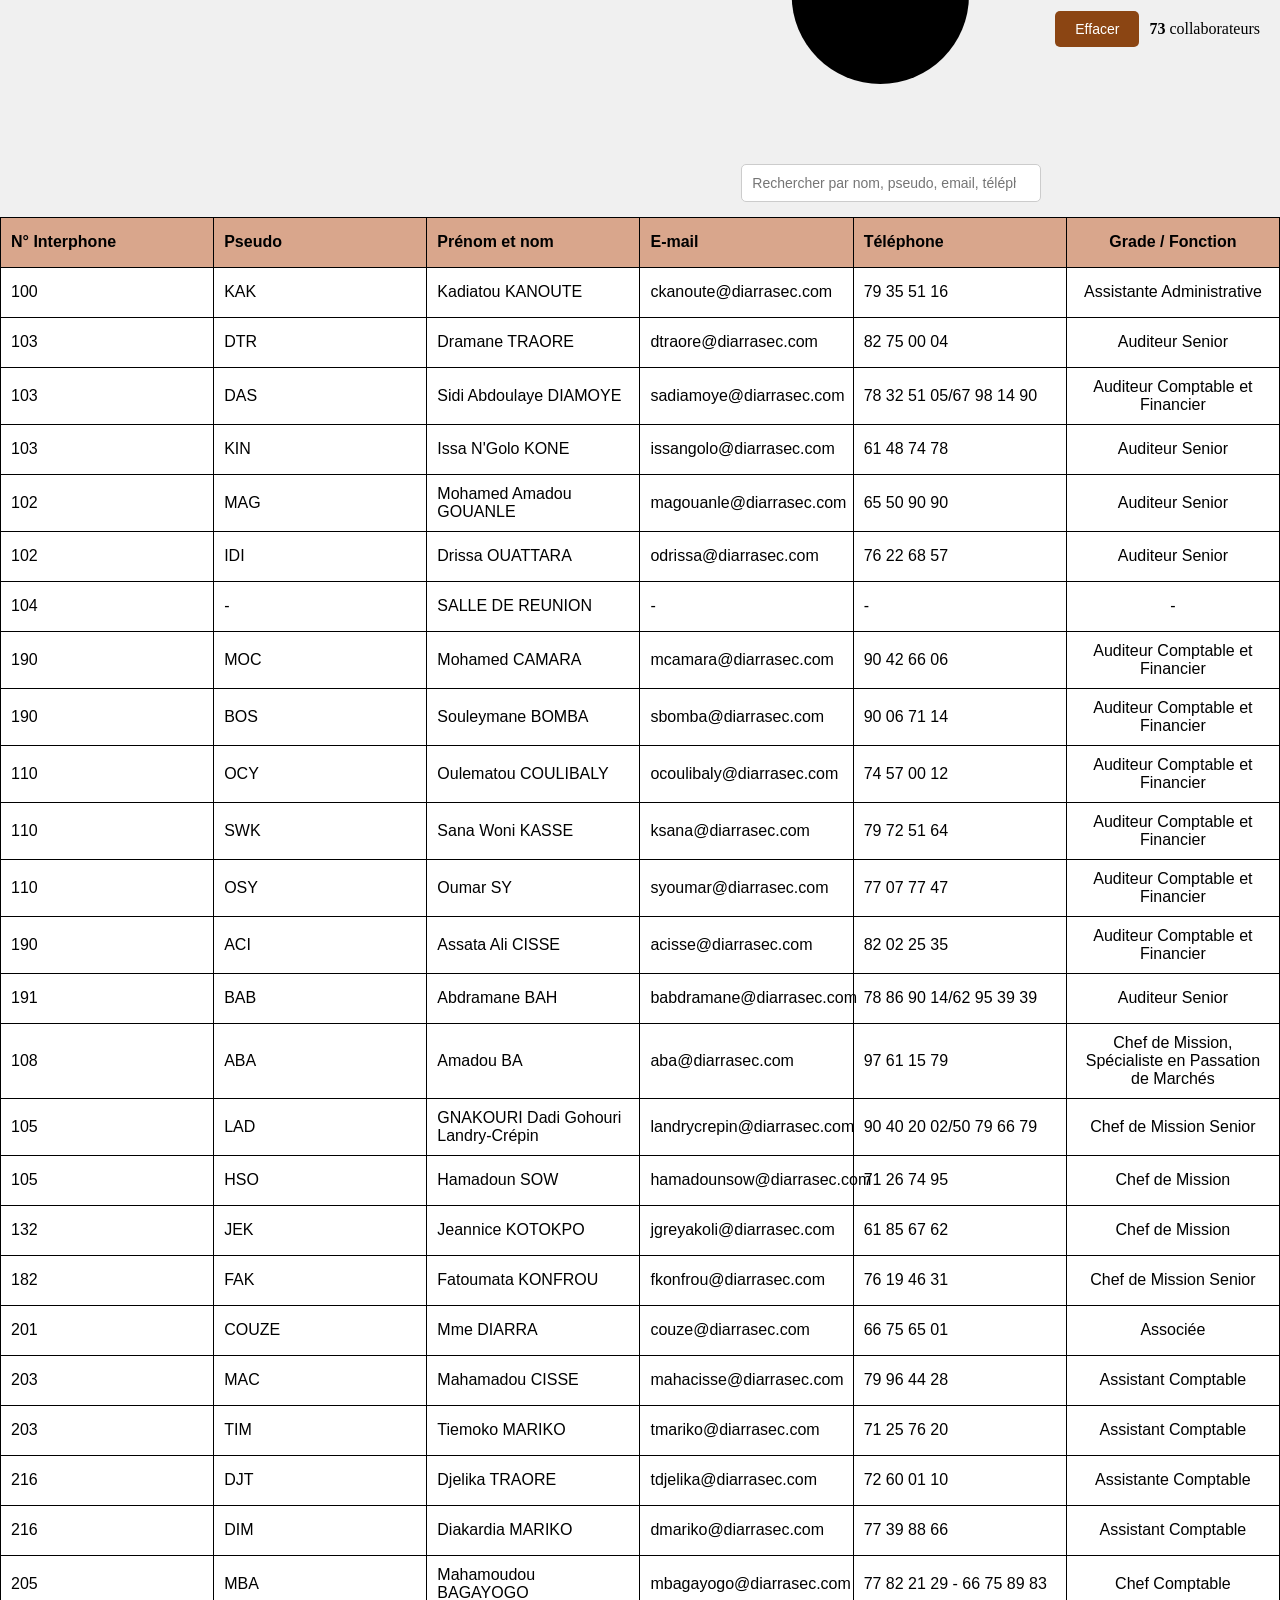
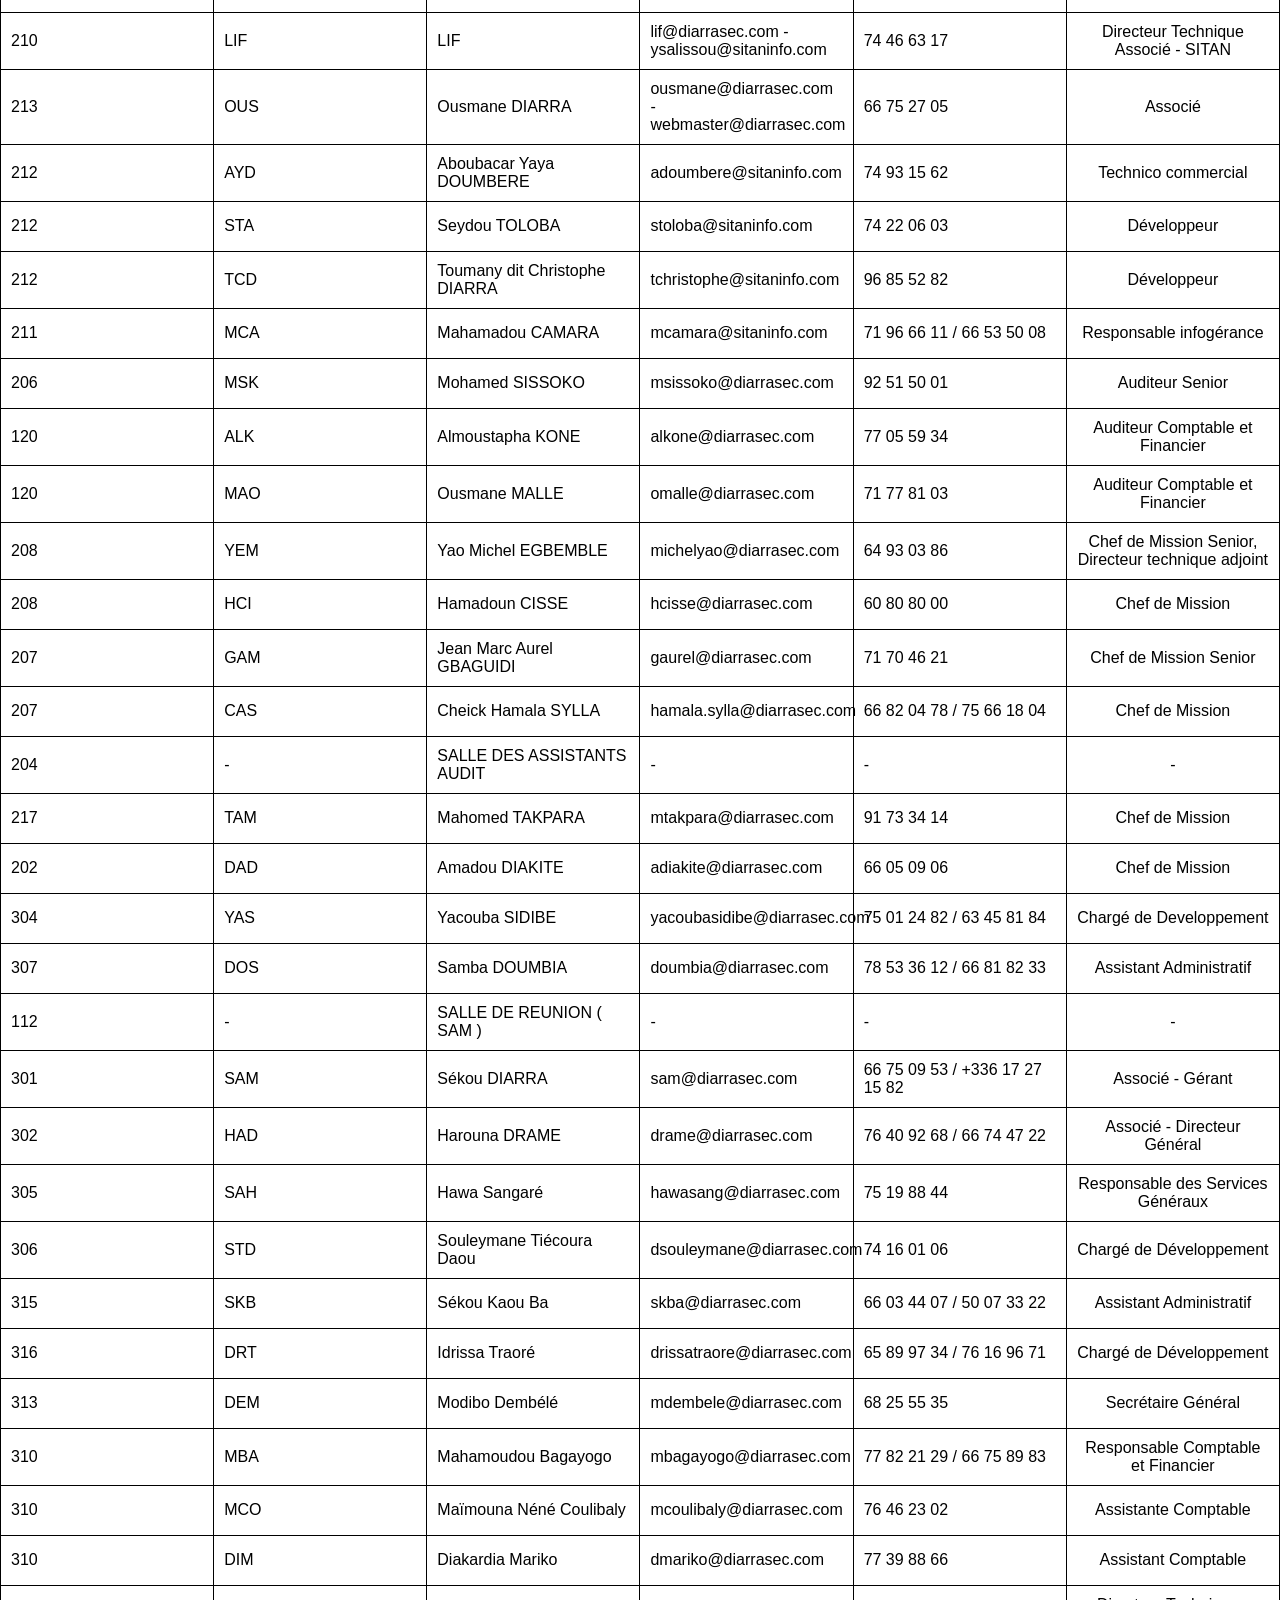
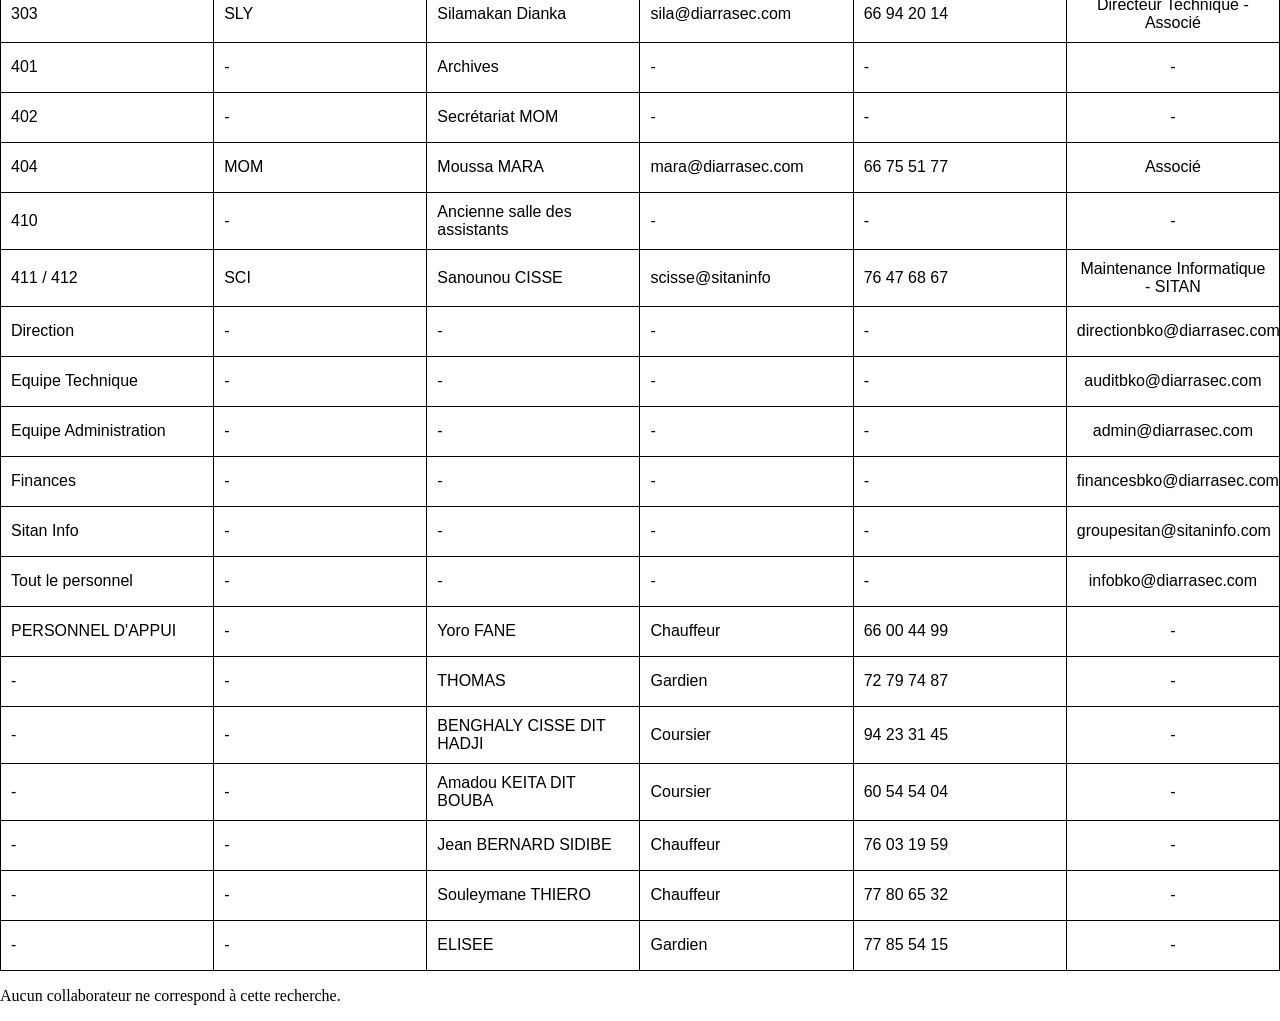
==== commit cde32ea1: "Suppression de la colonne Actions dans l'annuaire La colonne Actions et la fonctionnalité de modific" ====
--- a/annuaire/index.html
+++ b/annuaire/index.html
@@ -1,79 +1,103 @@
 <!DOCTYPE html>
-<html>
+<html lang="fr">
 <head>
     <meta charset="utf-8">
-		<meta name="viewport" content="width=device-width">
-    <title>Annuaire SEC</title>
+    <meta name="viewport" content="width=device-width, initial-scale=1">
+    <title>Annuaire SEC Diarra</title>
+    <link rel="preconnect" href="https://fonts.googleapis.com">
+    <link rel="preconnect" href="https://fonts.gstatic.com" crossorigin>
+    <link href="https://fonts.googleapis.com/css2?family=Inter:wght@400;500;600;700&display=swap" rel="stylesheet">
     <link rel="stylesheet" type="text/css" href="styles.css">
 </head>
 <body>
     <header>
-        <h1>Annuaire SEC</h1>
+        <span class="brand-plate">
+            <img src="../portail/icons/sec-wordmark.png" alt="SEC Diarra — Société d'Expertise Comptable">
+        </span>
+        <h1>Annuaire<small>Collaborateurs</small></h1>
+        <a class="back" href="../index.php">
+            <svg viewBox="0 0 24 24" aria-hidden="true"><path d="M15 6l-6 6 6 6"/></svg>
+            Portail
+        </a>
     </header>
 
     <div class="search-container">
-        <input type="text" id="searchInput" placeholder="Rechercher par nom, pseudo, email, téléphone ou fonction...">
-        <button id="clearSearch">Effacer</button>
+        <div class="field">
+            <svg viewBox="0 0 24 24" aria-hidden="true"><circle cx="11" cy="11" r="7"/><path d="m20 20-3.4-3.4"/></svg>
+            <input type="search" id="searchInput" autocomplete="off"
+                   placeholder="Rechercher par nom, pseudo, email, téléphone ou fonction…"
+                   aria-label="Rechercher un collaborateur">
+        </div>
+        <button type="button" id="clearSearch">Effacer</button>
+        <p class="count" id="count"></p>
     </div>
 
   <div class="table-container">
-  <div class="table-horizontal-container">
-    <table class="unfixed-table">
-      <thead>
-        <tr>
-            <th>N° INTERPHONE</th>
-            <th>PSEUDO</th>
-            <th>PRENOM et NOM</th>
-            <th>E-MAIL</th>
-            <th>TELEPHONE</th>
-            <th>GRADE/FONCTION</th>
-            <th>ACTIONS</th>
-        </tr>
-      </thead>
-      <tbody id="tableBody">
-        <!-- Les données seront générées par JavaScript -->
-      </tbody>
-    </table>
+    <div class="table-horizontal-container">
+      <table>
+        <colgroup>
+          <col class="w-interphone"><col class="w-pseudo"><col class="w-nom">
+          <col class="w-email"><col class="w-tel"><col class="w-fonction"><!-- <col class="w-actions"> -->
+        </colgroup>
+        <thead>
+          <tr>
+              <th>N° Interphone</th>
+              <th>Pseudo</th>
+              <th>Prénom et nom</th>
+              <th>E-mail</th>
+              <th>Téléphone</th>
+              <th>Grade / Fonction</th>
+              <!-- <th>Actions</th> -->
+          </tr>
+        </thead>
+        <tbody id="tableBody">
+          <!-- Les données sont générées par JavaScript -->
+        </tbody>
+      </table>
+      <p class="empty" id="empty">Aucun collaborateur ne correspond à cette recherche.</p>
+    </div>
   </div>
-</div>
-
-<!-- Fenêtre modale d'édition -->
-<div id="editModal" class="modal">
+
+<!-- Fenêtre modale d'édition - Commentée
+<div id="editModal" class="modal" role="dialog" aria-modal="true" aria-labelledby="editTitle">
     <div class="modal-content">
-        <h2>Modifier les informations</h2>
+        <h2 id="editTitle">Modifier les informations</h2>
         <form id="editForm">
-            <input type="hidden" id="editIndex">
-            <div class="form-group">
-                <label for="editInterphone">N° INTERPHONE:</label>
-                <input type="text" id="editInterphone" required>
-            </div>
-            <div class="form-group">
-                <label for="editPseudo">PSEUDO:</label>
-                <input type="text" id="editPseudo" required>
-            </div>
-            <div class="form-group">
-                <label for="editNom">PRENOM et NOM:</label>
-                <input type="text" id="editNom" required>
-            </div>
-            <div class="form-group">
-                <label for="editEmail">E-MAIL:</label>
-                <input type="email" id="editEmail" required>
-            </div>
-            <div class="form-group">
-                <label for="editTelephone">TELEPHONE:</label>
-                <input type="text" id="editTelephone" required>
-            </div>
-            <div class="form-group">
-                <label for="editFonction">GRADE/FONCTION:</label>
-                <input type="text" id="editFonction" required>
+            <div class="modal-body">
+                <input type="hidden" id="editId">
+                <div class="form-group">
+                    <label for="editInterphone">N° Interphone</label>
+                    <input type="text" id="editInterphone" required>
+                </div>
+                <div class="form-group">
+                    <label for="editPseudo">Pseudo</label>
+                    <input type="text" id="editPseudo" required>
+                </div>
+                <div class="form-group">
+                    <label for="editNom">Prénom et nom</label>
+                    <input type="text" id="editNom" required>
+                </div>
+                <div class="form-group">
+                    <label for="editEmail">E-mail</label>
+                    <input type="text" id="editEmail" required>
+                </div>
+                <div class="form-group">
+                    <label for="editTelephone">Téléphone</label>
+                    <input type="text" id="editTelephone" required>
+                </div>
+                <div class="form-group">
+                    <label for="editFonction">Grade / Fonction</label>
+                    <input type="text" id="editFonction" required>
+                </div>
             </div>
             <div class="form-buttons">
+                <button type="button" id="cancelEdit">Annuler</button>
                 <button type="submit">Sauvegarder</button>
-                <button type="button" id="cancelEdit">Annuler</button>
             </div>
         </form>
     </div>
 </div>
+-->
 
 <script>
     // Données des employés
@@ -151,94 +175,139 @@
         { interphone: "-", pseudo: "-", nom: "Jean BERNARD SIDIBE", email: "Chauffeur", telephone: "76 03 19 59", fonction: "-" },
         { interphone: "-", pseudo: "-", nom: "Souleymane THIERO", email: "Chauffeur", telephone: "77 80 65 32", fonction: "-" },
         { interphone: "-", pseudo: "-", nom: "ELISEE", email: "Gardien", telephone: "77 85 54 15", fonction: "-" }
+    ].map((e, i) => Object.assign({ id: i + 1 }, e));
+
+    const COLUMNS = [
+        { key: 'interphone', label: 'N° Interphone', cls: 'col-interphone' },
+        { key: 'pseudo',     label: 'Pseudo',        cls: 'col-pseudo' },
+        { key: 'nom',        label: 'Prénom et nom', cls: 'col-nom' },
+        { key: 'email',      label: 'E-mail',        cls: 'col-email' },
+        { key: 'telephone',  label: 'Téléphone',     cls: 'col-tel' },
+        { key: 'fonction',   label: 'Grade / Fonction', cls: 'col-fonction' }
     ];
+
+    const tbody = document.getElementById('tableBody');
+    const empty = document.getElementById('empty');
+    const countEl = document.getElementById('count');
 
     // Afficher les données dans le tableau
     function renderTable(data) {
-        const tbody = document.getElementById('tableBody');
-        tbody.innerHTML = '';
-
-        data.forEach((employee, index) => {
+        tbody.textContent = '';
+
+        data.forEach(employee => {
             const row = document.createElement('tr');
-            row.innerHTML = `
-                <td>${employee.interphone}</td>
-                <td>${employee.pseudo}</td>
-                <td>${employee.nom}</td>
-                <td>${employee.email}</td>
-                <td>${employee.telephone}</td>
-                <td>${employee.fonction}</td>
-                <td><button class="edit-btn" onclick="openEditModal(${index})">Modifier</button></td>
-            `;
+
+            COLUMNS.forEach(col => {
+                const td = document.createElement('td');
+                td.className = col.cls;
+                td.dataset.label = col.label;
+                td.textContent = employee[col.key];
+                row.appendChild(td);
+            });
+
+            /* const actions = document.createElement('td');
+            actions.className = 'col-actions';
+            const btn = document.createElement('button');
+            btn.type = 'button';
+            btn.className = 'edit-btn';
+            // the row id, not its position: the list may be filtered
+            btn.dataset.id = employee.id;
+            btn.textContent = 'Modifier';
+            actions.appendChild(btn);
+            row.appendChild(actions); */
+
             tbody.appendChild(row);
         });
+
+        empty.classList.toggle('is-visible', data.length === 0);
+        countEl.innerHTML = data.length === employees.length
+            ? '<b>' + employees.length + '</b> collaborateurs'
+            : '<b>' + data.length + '</b> sur ' + employees.length;
     }
 
     // Recherche
     const searchInput = document.getElementById('searchInput');
     const clearSearch = document.getElementById('clearSearch');
 
+    function norm(s) {
+        return String(s).toLowerCase().normalize('NFD').replace(/[̀-ͯ]/g, '');
+    }
+
     function filterTable() {
-        const searchTerm = searchInput.value.toLowerCase();
-        const filtered = employees.filter(emp => {
-            return emp.interphone.toLowerCase().includes(searchTerm) ||
-                   emp.pseudo.toLowerCase().includes(searchTerm) ||
-                   emp.nom.toLowerCase().includes(searchTerm) ||
-                   emp.email.toLowerCase().includes(searchTerm) ||
-                   emp.telephone.toLowerCase().includes(searchTerm) ||
-                   emp.fonction.toLowerCase().includes(searchTerm);
-        });
-        renderTable(filtered);
+        const term = norm(searchInput.value.trim());
+        if (!term) { renderTable(employees); return; }
+        renderTable(employees.filter(emp =>
+            COLUMNS.some(col => norm(emp[col.key]).includes(term))
+        ));
     }
 
     searchInput.addEventListener('input', filterTable);
 
-    clearSearch.addEventListener('click', function() {
+    clearSearch.addEventListener('click', function () {
         searchInput.value = '';
-        renderTable(employees);
+        searchInput.focus();
+        filterTable();
     });
 
-    // Modal d'édition
+    /* // Modal d'édition - Commenté
     const modal = document.getElementById('editModal');
     const editForm = document.getElementById('editForm');
     const cancelEdit = document.getElementById('cancelEdit');
-
-    function openEditModal(index) {
-        const employee = employees[index];
-        document.getElementById('editIndex').value = index;
+    let lastFocused = null;
+
+    tbody.addEventListener('click', function (e) {
+        const btn = e.target.closest('.edit-btn');
+        if (btn) openEditModal(Number(btn.dataset.id));
+    });
+
+    function openEditModal(id) {
+        const employee = employees.find(emp => emp.id === id);
+        if (!employee) return;
+
+        lastFocused = document.activeElement;
+        document.getElementById('editId').value = employee.id;
         document.getElementById('editInterphone').value = employee.interphone;
         document.getElementById('editPseudo').value = employee.pseudo;
         document.getElementById('editNom').value = employee.nom;
         document.getElementById('editEmail').value = employee.email;
         document.getElementById('editTelephone').value = employee.telephone;
         document.getElementById('editFonction').value = employee.fonction;
-        modal.style.display = 'block';
-    }
-
-    cancelEdit.addEventListener('click', function() {
-        modal.style.display = 'none';
-    });
-
-    editForm.addEventListener('submit', function(e) {
+        modal.classList.add('is-open');
+        document.getElementById('editInterphone').focus();
+    }
+
+    function closeModal() {
+        modal.classList.remove('is-open');
+        if (lastFocused) lastFocused.focus();
+    }
+
+    cancelEdit.addEventListener('click', closeModal);
+
+    editForm.addEventListener('submit', function (e) {
         e.preventDefault();
-        const index = document.getElementById('editIndex').value;
-        employees[index] = {
-            interphone: document.getElementById('editInterphone').value,
-            pseudo: document.getElementById('editPseudo').value,
-            nom: document.getElementById('editNom').value,
-            email: document.getElementById('editEmail').value,
-            telephone: document.getElementById('editTelephone').value,
-            fonction: document.getElementById('editFonction').value
-        };
-        modal.style.display = 'none';
+        const id = Number(document.getElementById('editId').value);
+        const employee = employees.find(emp => emp.id === id);
+        if (!employee) return;
+
+        employee.interphone = document.getElementById('editInterphone').value;
+        employee.pseudo     = document.getElementById('editPseudo').value;
+        employee.nom        = document.getElementById('editNom').value;
+        employee.email      = document.getElementById('editEmail').value;
+        employee.telephone  = document.getElementById('editTelephone').value;
+        employee.fonction   = document.getElementById('editFonction').value;
+
+        closeModal();
         filterTable();
     });
 
-    // Fermer la modal si on clique en dehors
-    window.addEventListener('click', function(e) {
-        if (e.target === modal) {
-            modal.style.display = 'none';
-        }
+    // Fermer la modale en cliquant en dehors, ou avec Échap
+    modal.addEventListener('click', function (e) {
+        if (e.target === modal) closeModal();
     });
+
+    document.addEventListener('keydown', function (e) {
+        if (e.key === 'Escape' && modal.classList.contains('is-open')) closeModal();
+    }); */
 
     // Initialisation
     renderTable(employees);
